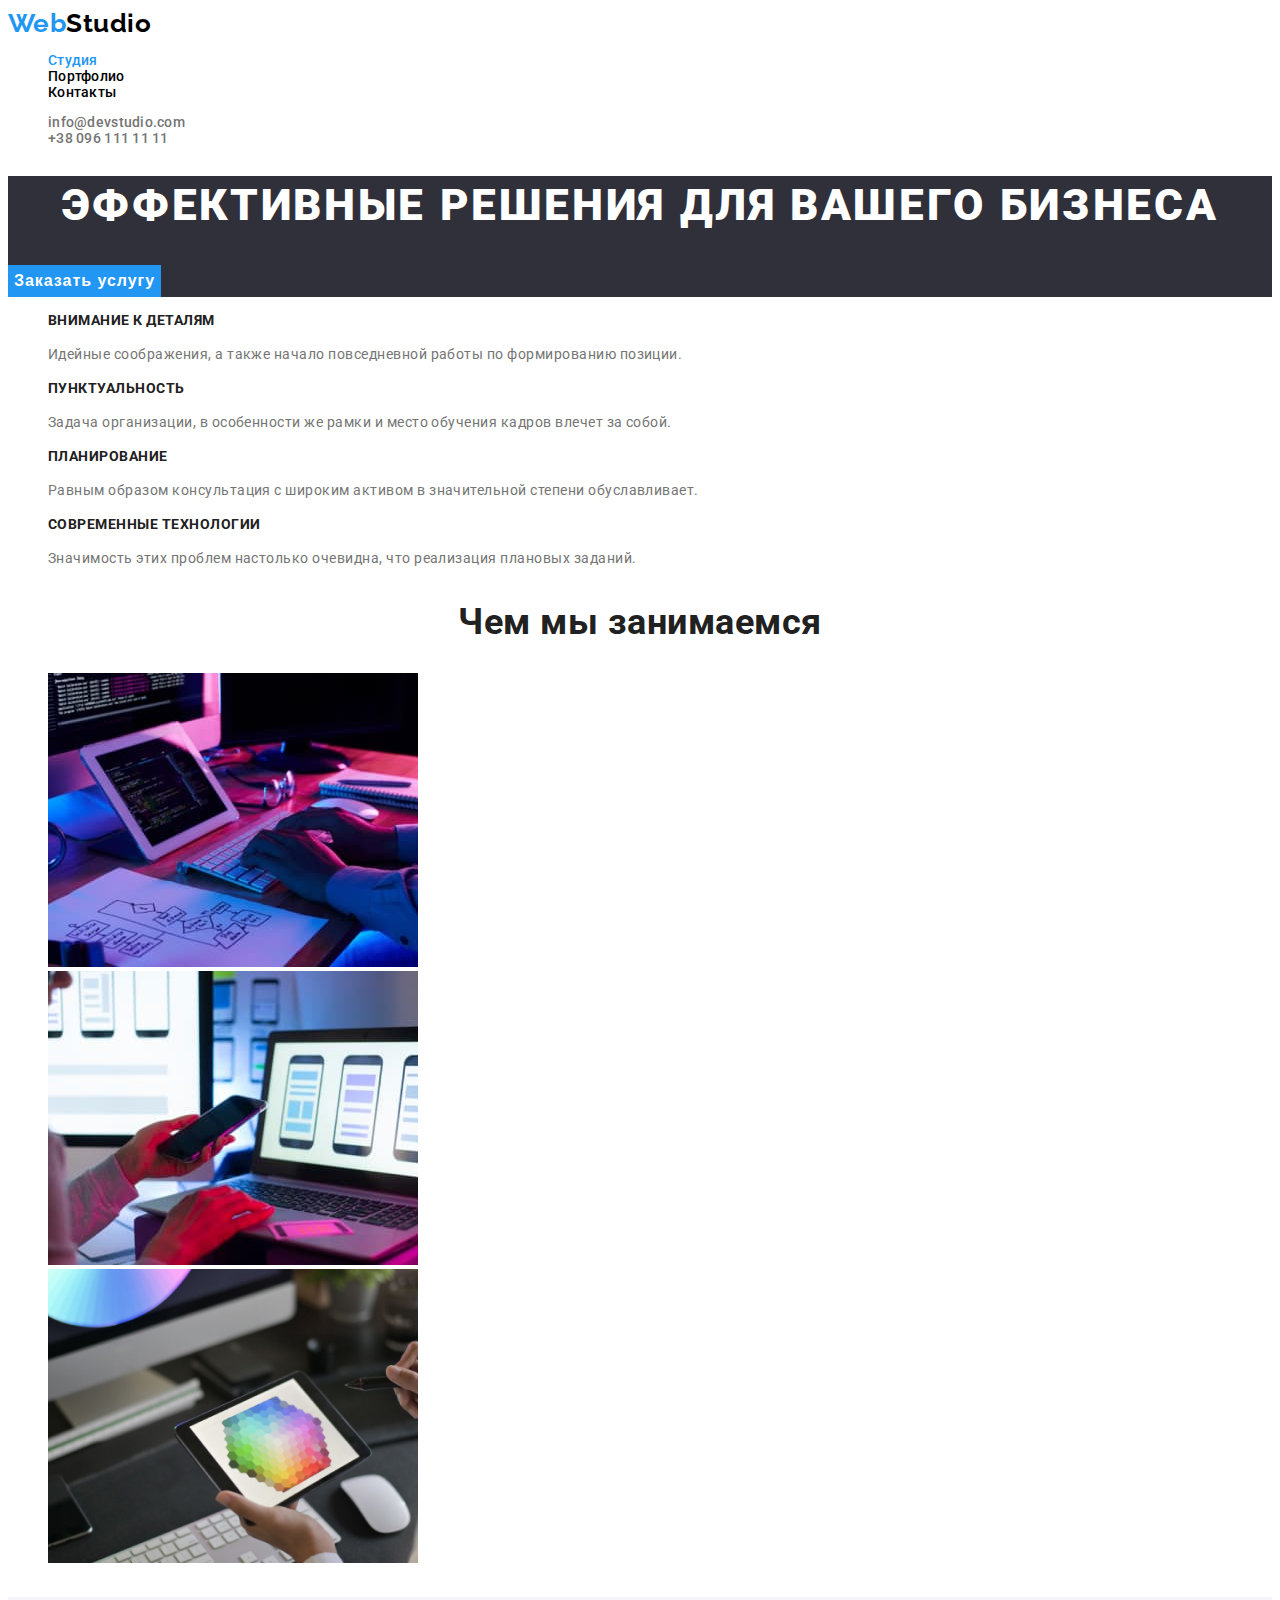
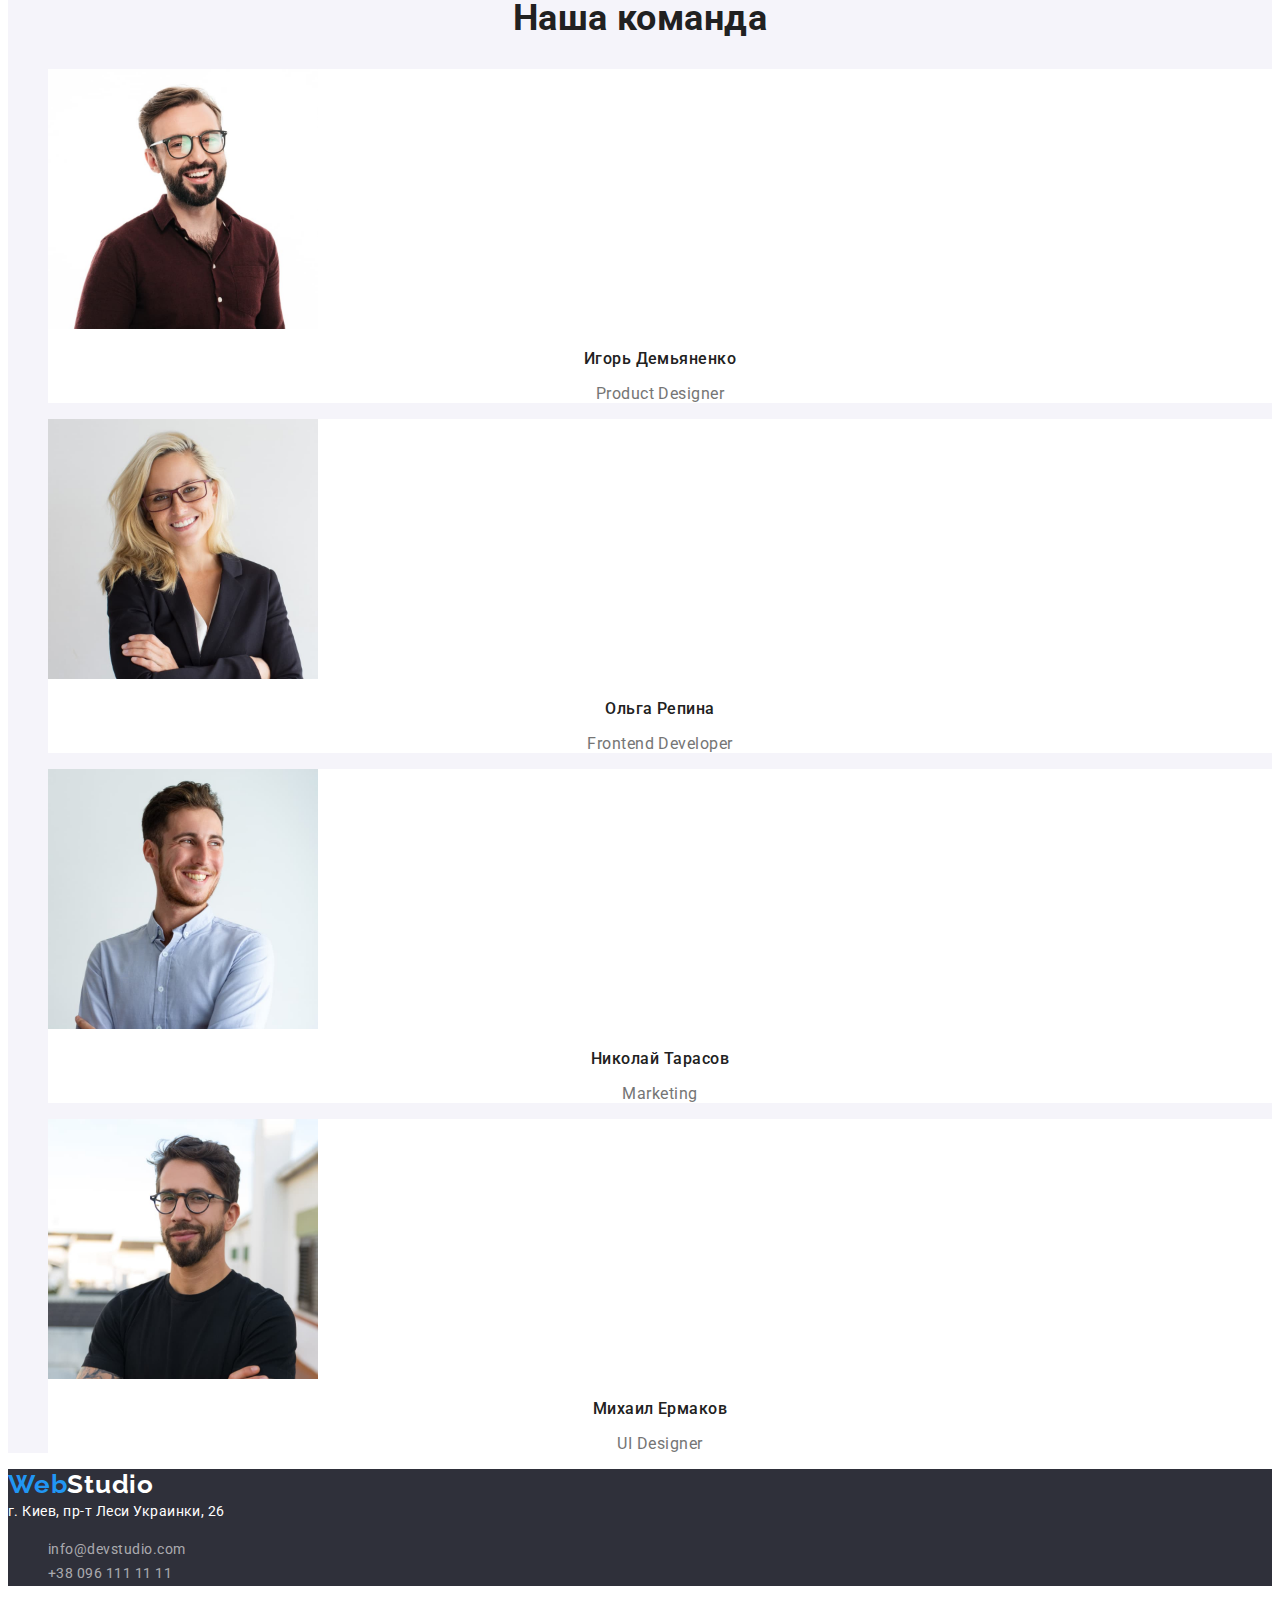
==== index.html @ fb1abfc2 "add index" ====
<!DOCTYPE html>
<html lang="en">
<head>
    <meta charset="UTF-8">
    <meta http-equiv="X-UA-Compatible" content="IE=edge">
    <meta name="viewport" content="width=device-width, initial-scale=1.0">
    <title>Document</title>
    <link rel="preconnect" href="https://fonts.googleapis.com">
    <link rel="preconnect" href="https://fonts.gstatic.com" crossorigin>
    <link href="https://fonts.googleapis.com/css2?family=Raleway:wght@700&family=Roboto:wght@400;500;700;900&display=swap"
        rel="stylesheet">
    <link rel="stylesheet" href="./css/styles.css"/>
    <style>
        li {
            list-style-type: none;
        }
    </style></head>
<body>
    <!--Шапка-->
<header>
 <nav>
    <a href="./index.html" class="logo"> <span class="Web">Web</span>Studio </a>
    <ul class="list">
        <li> <a href="./index.html" class="current">Студия</a></li>
        <li> <a href="./portfolio.html">Портфолио</a></li>
        <li> <a href="">Контакты</a></li>
    </ul>
    </nav>
        <ul class="contact-list">
       <li> <a href="mailto:info@devstudio.com" class="contacts">info@devstudio.com</a></li>
        <li> <a href="tel:+380961111111" class="contacts">+38 096 111 11 11</a></li>
        </ul>
</header>

<!--КОНТЕНТ-->
<main>
    <!--Кнопка-->
    <section class="first">
        <h1 class="h1-first">Эффективные решения для вашего бизнеса</h1>
         <button type="button" class="button-first">Заказать услугу</button>
    </section>
    
<!-- Особенности -->
<section>
    <h2 class="h2-hide">Особенности</h2> 
    <ul class="feature-list">
        <li>
            <h3 class="title">Внимание к деталям</h3>
            <p class="text">Идейные соображения, а также начало повседневной работы по формированию позиции.</p></li>
        <li>
            <h3 class="title">Пунктуальность</h3>
            <p class="text">Задача организации, в особенности же рамки и место обучения кадров влечет за собой.</p></li>
        <li>
            <h3 class="title">Планирование</h3>
            <p class="text">Равным образом консультация с широким активом в значительной степени обуславливает.</p>
            </li>
        <li>
            <h3 class="title">Современные технологии</h3>
            <p class="text">Значимость этих проблем настолько очевидна, что реализация плановых заданий.</p>
        </li>
    </ul>
</section>

<!--Чем занимаемся-->
<section>
    <h2 class="section-title">Чем мы занимаемся</h2>
    <ul class="work-list">
        <li>
            <img src="./images/img1.jpg" alt="планшет_и_клавиатура" width="370" />
        </li>
        <li> <img src="./images/box2.jpg" alt="ноутбук_и_смартфон" width="370">
        </li>
        <li>
            <img src="./images/box3.jpg" alt=" планшет_с_рисунком" width="370">
        </li>
    </ul>
</section>

<!--Команда-->
<section class="our-team">
    <h2 class="section-title">Наша команда</h2>
    <ul class="team-list">
        <li>
            <img src="./images/img-3.jpg" alt="Игорь" width="270">
            <h3 class="name">Игорь Демьяненко</h3>
            <p class="job-title">Product Designer</p>
        </li>
        <li> <img src="./images/img-2.jpg" alt="Ольга" width="270">
            <h3 class="name">Ольга Репина</h3>
            <p class="job-title">Frontend Developer</p>
        </li>
        <li>
            <img src="./images/img-1.jpg" alt="Николай" width="270">
            <h3 class="name">Николай Тарасов</h3>
            <p class="job-title">Marketing</p>
        </li>
        <li> <img src="./images/img.jpg" alt="Михаил" width="270">
        <h3 class="name">Михаил Ермаков</h3>
        <p class="job-title">UI Designer</p>
    </li>
    </ul>
</section>
</main>

<footer class="footer">
    <a href="./index.html" class="logo-footer"> <span class="Web">Web</span>Studio </a>
    <address class="address">г. Киев, пр-т Леси Украинки, 26
       
    <ul class="address-list">
        <li> <a href="mailto:info@devstudio.com" class="link">info@devstudio.com</a></li>
        <li> <a href="tel:+380961111111" class="link">+38 096 111 11 11</a></li>
      </ul>
    </address>

    </footer>
    
</body>

</html>
---- css/styles.css ----
:root { 
    --colorPrimary: #212121;
    --colorSecondary: #2196F3;
    --colorTertiary: #757575;
    --colorLogoPrimary: #000000;
    --colorHero: #ffffff;
    --ColorFooterLink: rgba(255, 255, 255, 0.6);

    --bgColorPrimary: #FFFFFF;
    --bgColorSecondary:#2F303A;
    --bgcolorTertiary: #E5E5E5;
    --bgcolorquaternary: #F5F4FA;

    --btncolorPrimary:#FFFFFF;
    --btnbgColor:#2196F3;
    --btnbgColorHov: #188CE8;
}

body {
    font-family:'Roboto', sans-serif;
    color:var(--colorPrimary);
    background-color:var(--bgColorPrimary);
    letter-spacing: 0.03em;
}

.logo {
    color:var(--colorLogoPrimary);
    text-decoration: none;
    font-family: 'Raleway';
    font-style: normal;
    font-weight: 700;
    font-size: 26px;
    line-height: 1.19;
}
.Web { color: var(--colorSecondary);
}
 /* Шапка */

 .list, 
 .contact-list {font-weight: 500;
    font-size: 14px;
    line-height: 1.14;
    letter-spacing: 0.02em;}

    .list a{color: var(--colorLogoPrimary);
        text-decoration: none;
    }
        .list a:hover,
        .list a:focus {
            color: var(--colorSecondary);
        }
    
        .list .current{
            color: var(--colorSecondary);
        }
/* Контактные адреса */
.contacts {color: var(--colorTertiary);
    text-decoration: none;
}

.contacts:hover,
.contacts:focus {color:var(--colorSecondary) 
} 

/* Контент */

.first{background-color: var(--bgColorSecondary)
}
.h1-first{color: var(--colorHero);
    font-weight: 900;
    font-size: 44px;
    line-height: 1.36;
    text-align: center;
    letter-spacing: 0.06em;
    text-transform: uppercase;
}

.button-first  {color: var(--btncolorPrimary);
    background-color: var(--btnbgColor);
    border: none;
        font-weight: 700;
        font-size: 16px;
        line-height: 1.87;
        text-align: center;
        letter-spacing: 0.06em;
        cursor: pointer;
}

.button-first:hover,
.button-first:focus {background-color:var(--btnbgColorHov)}


/* < !-- Особенности --> */
.h2-hide {
    display: none;
}

.feature-list .text {
    color: var(--colorTertiary);
    font-size: 14px;
    line-height: 1.71;
}
/* < !--Чем занимаемся--> */
.title {
    font-weight: 700;
    font-size: 14px;
    line-height: 1.14;
    text-transform: uppercase;
}

.section-title {font-weight: 700;
    font-size: 36px;
    line-height: 1.17;
    text-align: center;
 }

 /* < !--Команда--> */

 .our-team{
     background-color: var(--bgcolorquaternary);
 }
 .team-list .job-title{color: var(--colorTertiary);
        font-size: 16px;
        line-height: 1.19;
        text-align: center;
 }
 .team-list li {
     background-color: var(--bgColorPrimary);
 }

 .name{ 
     font-weight: 500;
    font-size: 16px;
    line-height: 1.19;
    text-align: center;
}

/* Footer */

.footer{color: var(--colorHero);
    background-color: var(--bgColorSecondary);
   }
   .logo-footer{
    color: var(--colorHero);
    text-decoration: none;
    font-family: 'Raleway';
    font-weight: 700;
    font-size: 26px;
    line-height: 1.19;
   letter-spacing: 0.03em;
   }

   .footer .link{ color: var(--ColorFooterLink);
   text-decoration: none;
}

.footer .link:hover,
.footer .link:focus {
    color: var(--colorSecondary);
    text-decoration: none;}

.address {
    font-style: normal;
    font-size: 14px;
    line-height: 1.71;
}

    



/* Портфолио */

.h1-hide {display: none;}

.button-categories{background-color: var(--bgcolorquaternary);
    border: none;
    font-weight: 500;
    font-size: 16px;
    line-height: 1.62;
    text-align: center;
    letter-spacing: 0.03em;
    cursor: pointer;
}

.button-categories:hover,
.button-categories:focus {
    color:var(--colorHero);
    background-color: var(--btnbgColor);
    }

    /* < !-- Портфолио Проэктов --> */
    .button-categories{font-family: inherit;}
    
    .projects-title{color: var(--colorPrimary);
        font-weight: 700;
        font-size: 18px;
        line-height: 2;
        letter-spacing: 0.06em;
    }

    .projects-info{ color: var(--colorTertiary);
        font-weight: 400;
        font-size: 16px;
        line-height: 1.88;
        letter-spacing: 0.03em;
    }

        .list-projects a {
            text-decoration: none;
        }
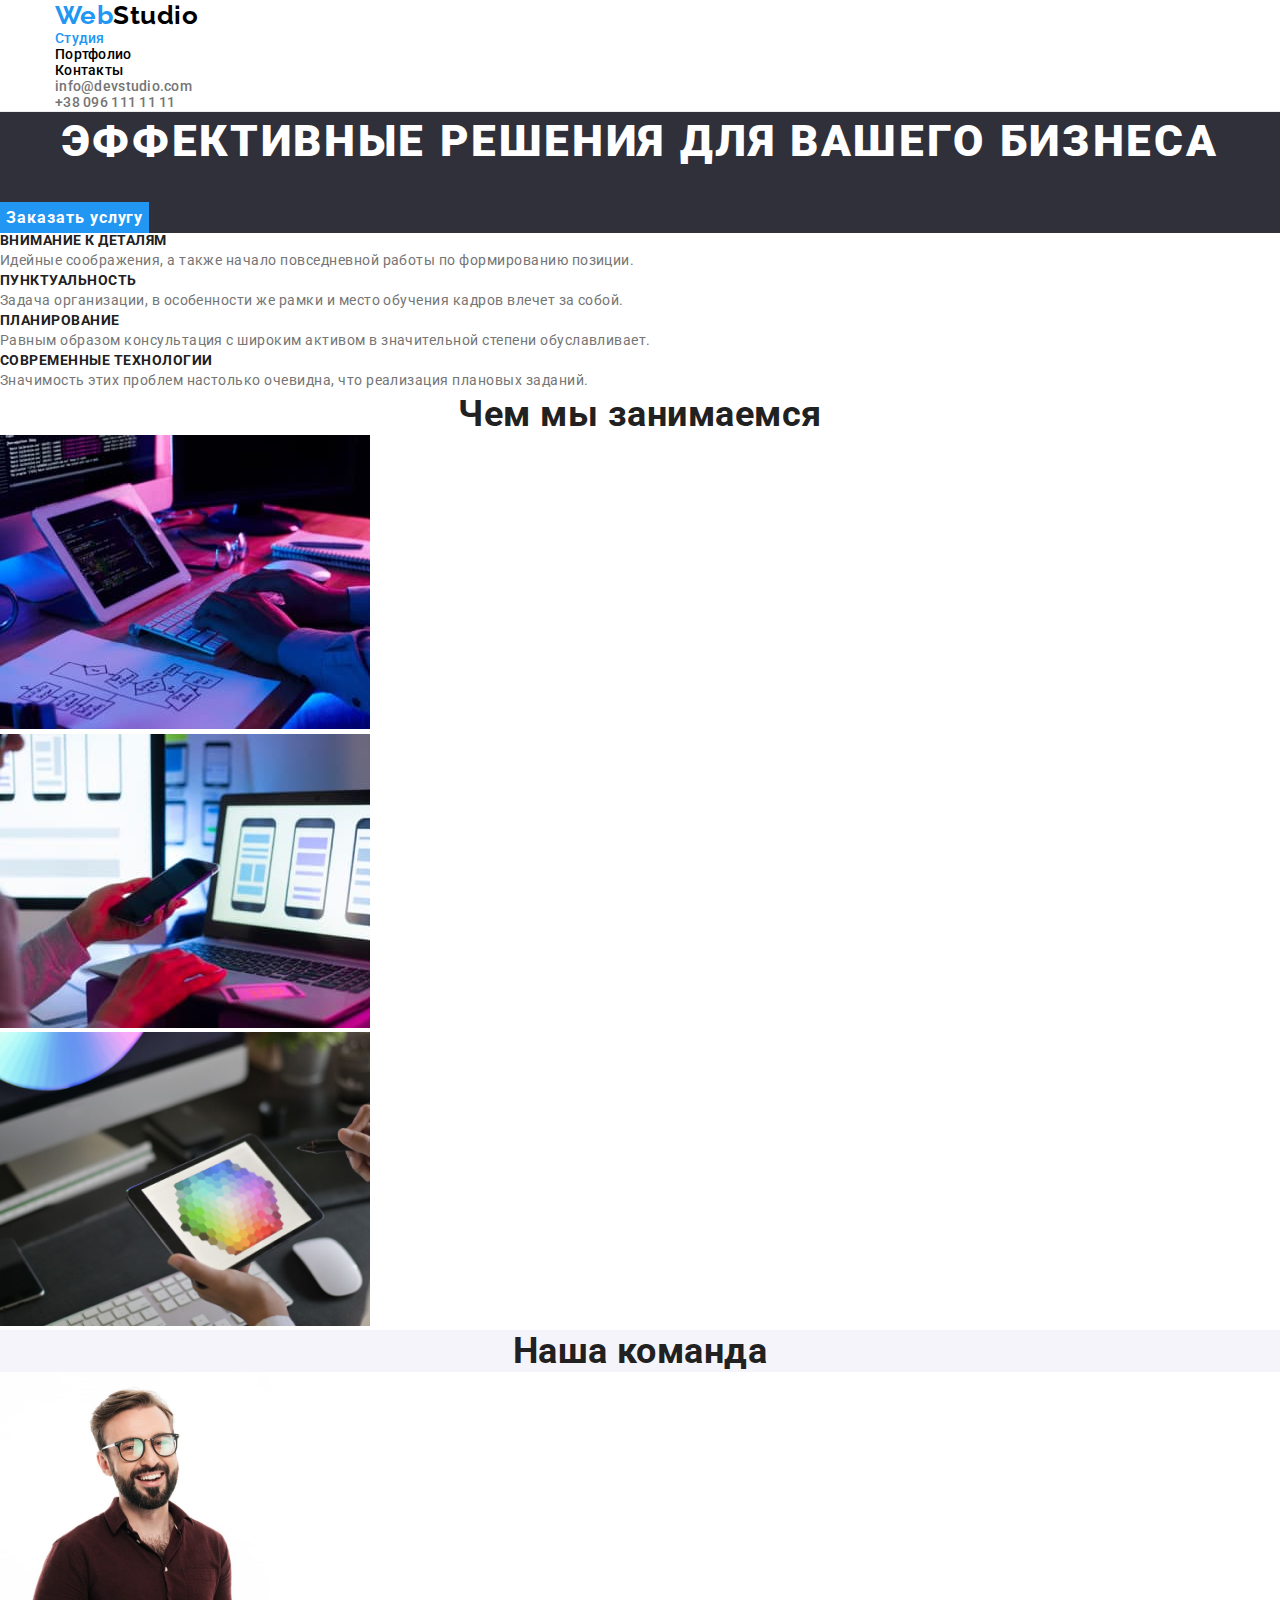
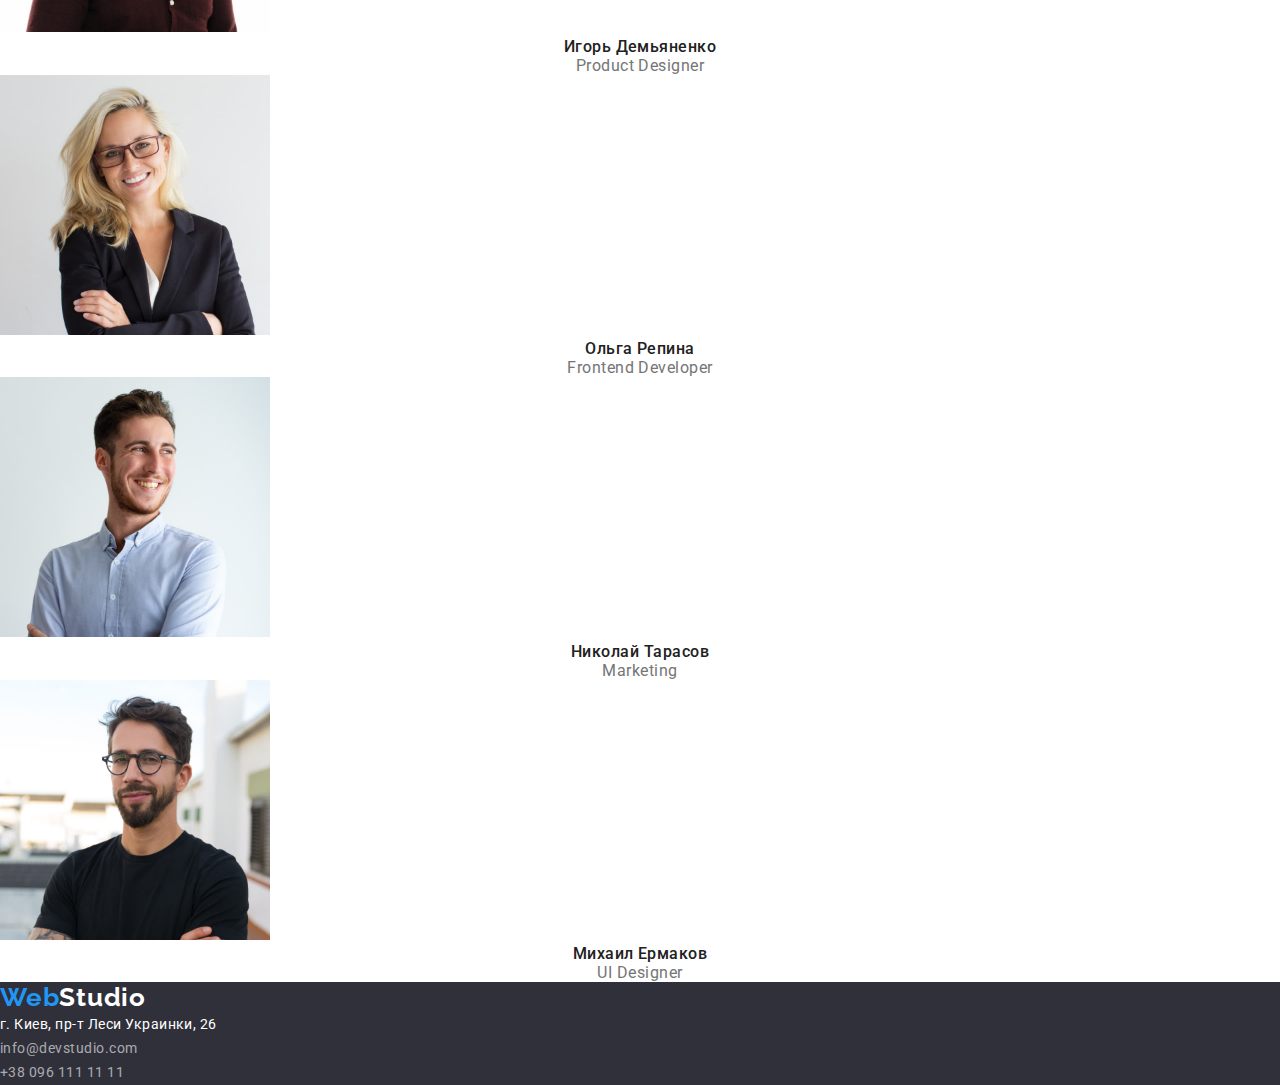
==== commit 74bd3eb5: "Начал оформление дз3" ====
--- a/index.html
+++ b/index.html
@@ -9,7 +9,8 @@
     <link rel="preconnect" href="https://fonts.gstatic.com" crossorigin>
     <link href="https://fonts.googleapis.com/css2?family=Raleway:wght@700&family=Roboto:wght@400;500;700;900&display=swap"
         rel="stylesheet">
-    <link rel="stylesheet" href="./css/styles.css"/>
+   <link rel="stylesheet" href="https://cdnjs.cloudflare.com/ajax/libs/modern-normalize/1.1.0/modern-normalize.min.css"/>
+   <link rel="stylesheet" href="./css/styles.css"/>
     <style>
         li {
             list-style-type: none;
@@ -17,8 +18,9 @@
     </style></head>
 <body>
     <!--Шапка-->
-<header>
- <nav>
+<header class="header">
+    <div class="container">
+ <nav class="header-nav">
     <a href="./index.html" class="logo"> <span class="Web">Web</span>Studio </a>
     <ul class="list">
         <li> <a href="./index.html" class="current">Студия</a></li>
@@ -30,6 +32,7 @@
        <li> <a href="mailto:info@devstudio.com" class="contacts">info@devstudio.com</a></li>
         <li> <a href="tel:+380961111111" class="contacts">+38 096 111 11 11</a></li>
         </ul>
+        </div>
 </header>
 
 <!--КОНТЕНТ-->
--- a/css/styles.css
+++ b/css/styles.css
@@ -23,6 +23,21 @@
     letter-spacing: 0.03em;
 }
 
+h1,
+h2,
+h3,
+p,
+ul {
+    margin: 0;
+    padding: 0;
+}
+
+.container{ width: 1200px;
+    margin-left: auto;
+    margin-right: auto;
+    padding-left: 15px;
+    padding-right: 15px;}
+
 .logo {
     color:var(--colorLogoPrimary);
     text-decoration: none;
@@ -35,6 +50,11 @@
 .Web { color: var(--colorSecondary);
 }
  /* Шапка */
+
+ .header {
+     border-bottom: 1px solid #ececec;}
+
+
 
  .list, 
  .contact-list {font-weight: 500;
@@ -73,18 +93,24 @@
     text-align: center;
     letter-spacing: 0.06em;
     text-transform: uppercase;
+    margin-bottom: 30px;
 }
 
 .button-first  {color: var(--btncolorPrimary);
     background-color: var(--btnbgColor);
     border: none;
-        font-weight: 700;
-        font-size: 16px;
-        line-height: 1.87;
-        text-align: center;
-        letter-spacing: 0.06em;
-        cursor: pointer;
-}
+    font-weight: 700;
+    font-size: 16px;
+    line-height: 1.87;
+    display: flex;
+    align-items: center;
+    text-align: center;
+    letter-spacing: 0.06em;
+    cursor: pointer;
+    }
+        
+
+        
 
 .button-first:hover,
 .button-first:focus {background-color:var(--btnbgColorHov)}
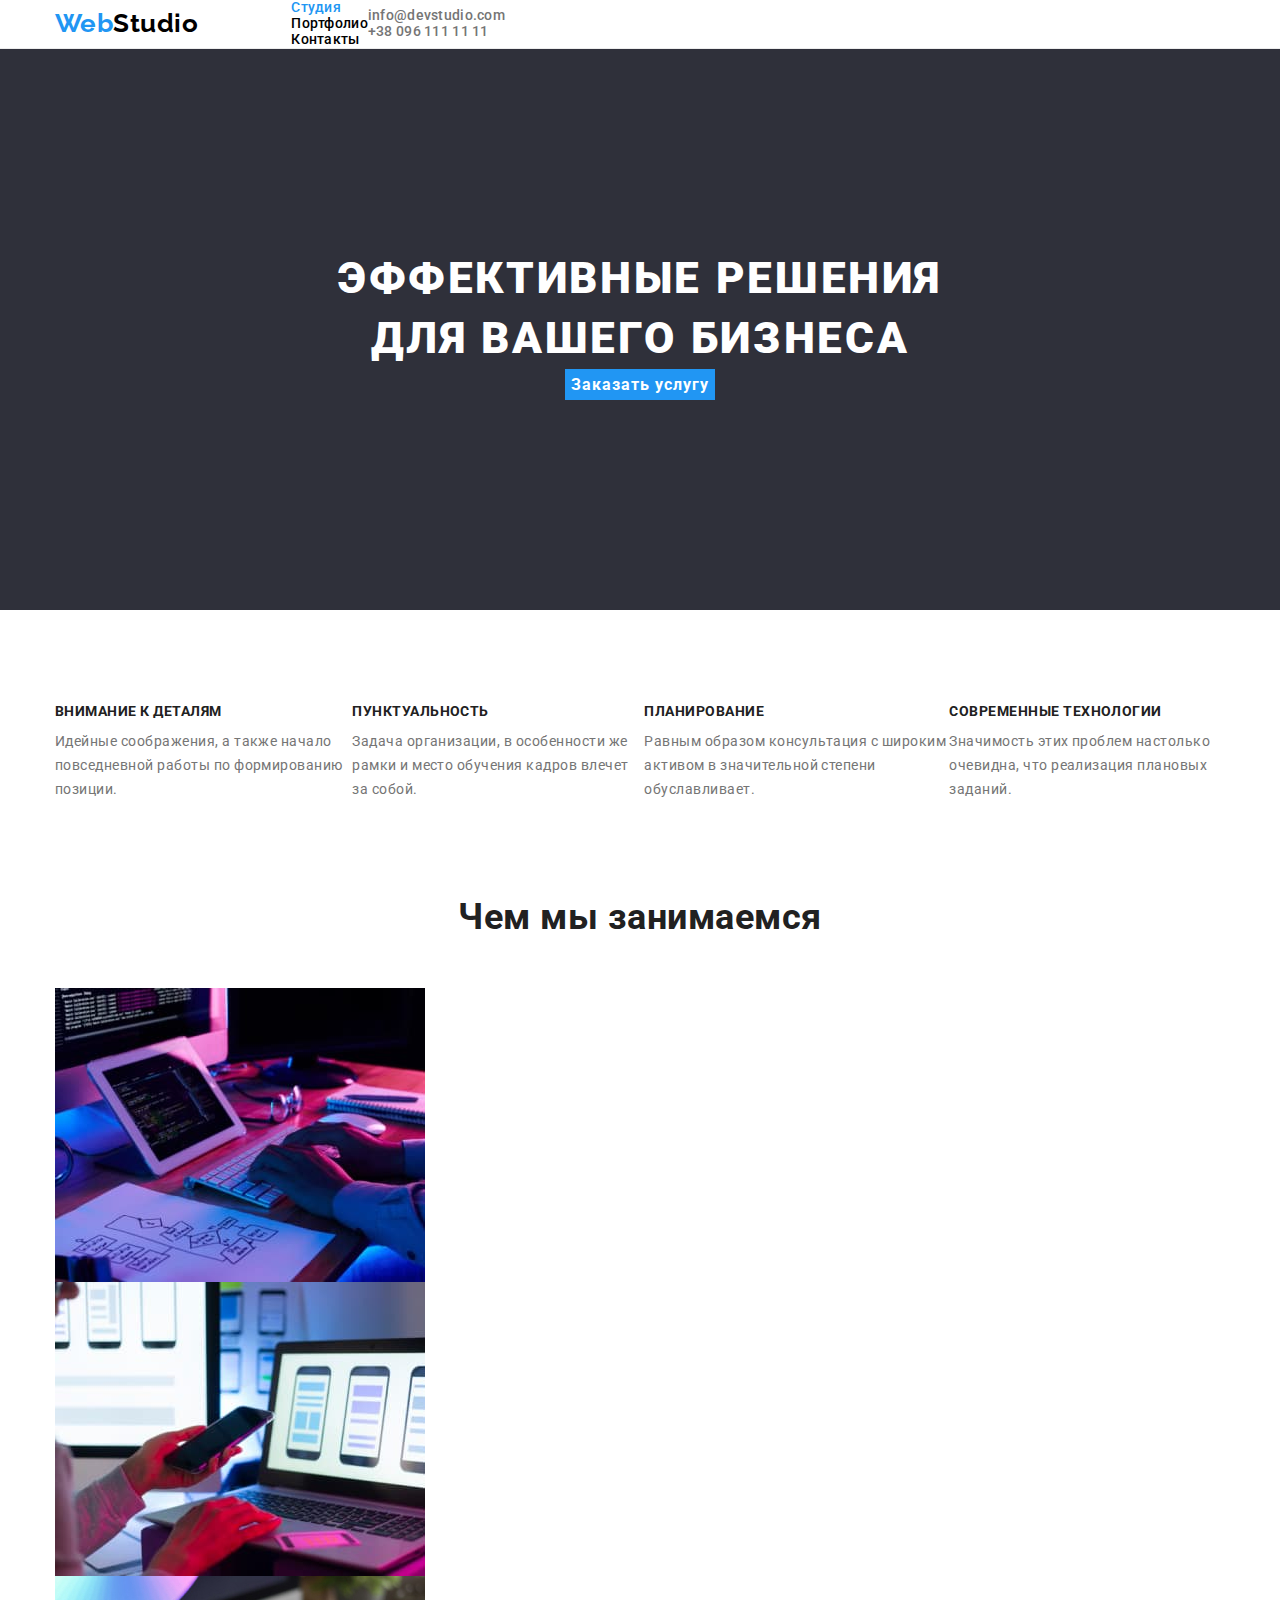
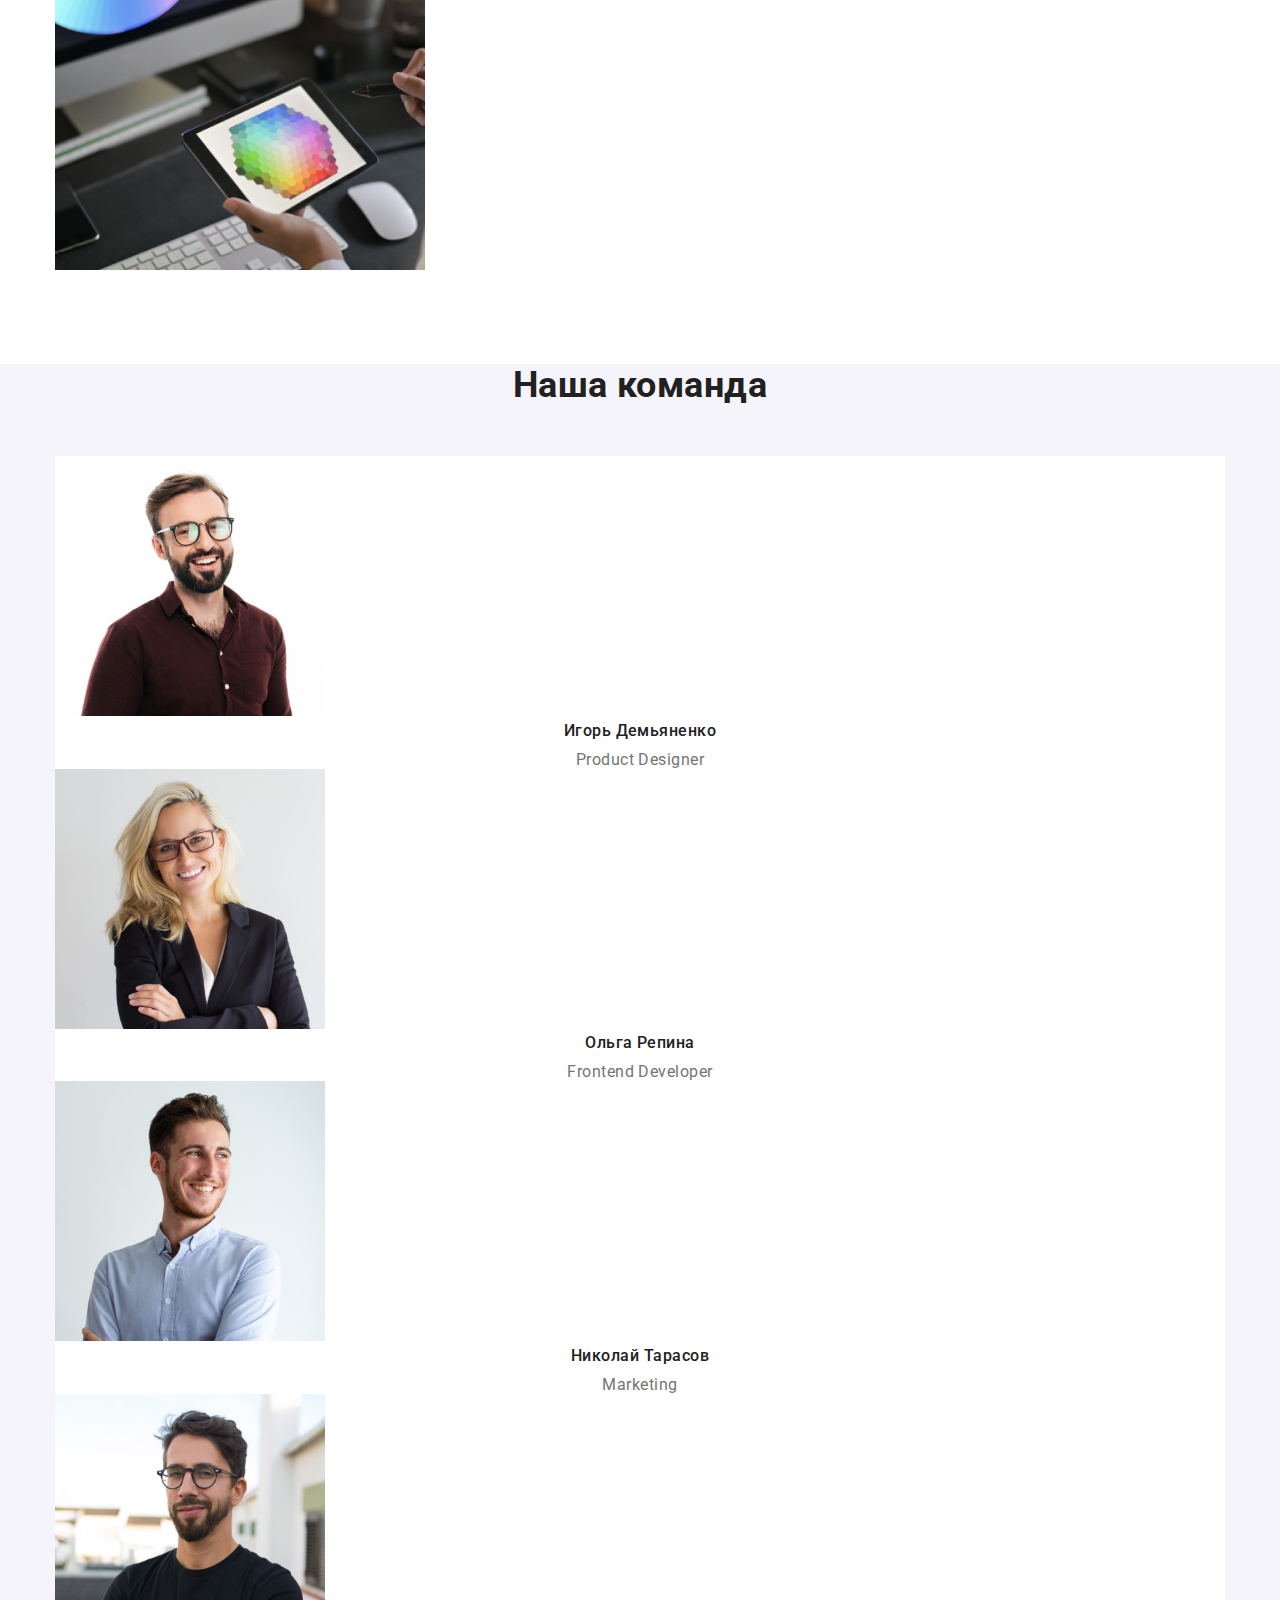
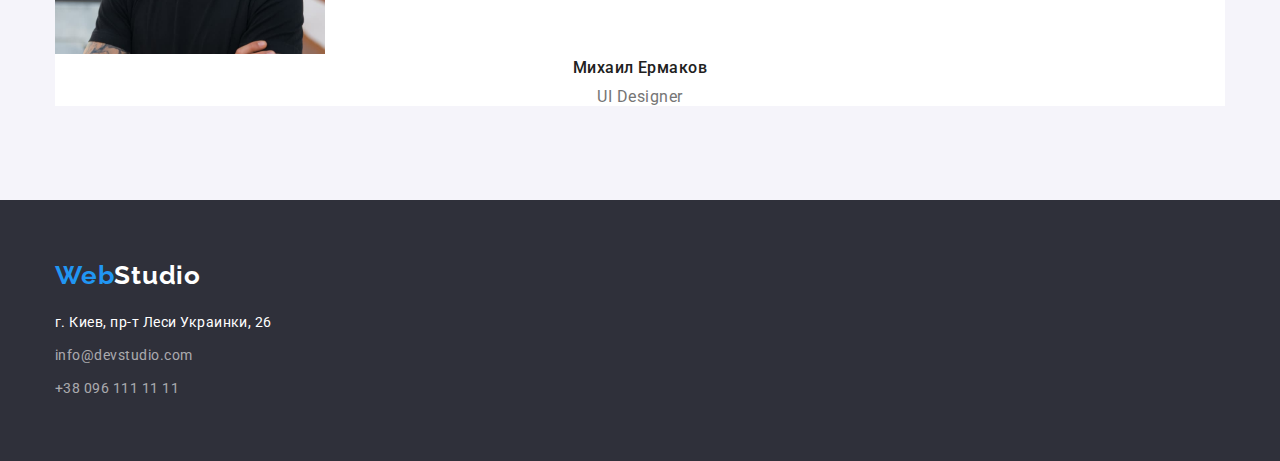
==== commit 72f6e8e2: "add blocks" ====
--- a/index.html
+++ b/index.html
@@ -19,9 +19,9 @@
 <body>
     <!--Шапка-->
 <header class="header">
-    <div class="container">
- <nav class="header-nav">
-    <a href="./index.html" class="logo"> <span class="Web">Web</span>Studio </a>
+    <div class="container div-header">
+        <a href="./index.html" class="logo"> <span class="Web">Web</span>Studio </a>
+    <nav class="header-nav">
     <ul class="list">
         <li> <a href="./index.html" class="current">Студия</a></li>
         <li> <a href="./portfolio.html">Портфолио</a></li>
@@ -39,12 +39,15 @@
 <main>
     <!--Кнопка-->
     <section class="first">
+        <div class="container">
         <h1 class="h1-first">Эффективные решения для вашего бизнеса</h1>
          <button type="button" class="button-first">Заказать услугу</button>
+        </div>
     </section>
     
 <!-- Особенности -->
-<section>
+<section class="section">
+    <div class="container">
     <h2 class="h2-hide">Особенности</h2> 
     <ul class="feature-list">
         <li>
@@ -62,10 +65,12 @@
             <p class="text">Значимость этих проблем настолько очевидна, что реализация плановых заданий.</p>
         </li>
     </ul>
+    </div>
 </section>
 
 <!--Чем занимаемся-->
-<section>
+<section class="section work">
+    <div class="container">
     <h2 class="section-title">Чем мы занимаемся</h2>
     <ul class="work-list">
         <li>
@@ -77,10 +82,12 @@
             <img src="./images/box3.jpg" alt=" планшет_с_рисунком" width="370">
         </li>
     </ul>
+    </div>
 </section>
 
 <!--Команда-->
-<section class="our-team">
+<section class="our-team section">
+    <div class="container">
     <h2 class="section-title">Наша команда</h2>
     <ul class="team-list">
         <li>
@@ -102,18 +109,21 @@
         <p class="job-title">UI Designer</p>
     </li>
     </ul>
+    </div>
 </section>
 </main>
 
 <footer class="footer">
+    <div class="container">
     <a href="./index.html" class="logo-footer"> <span class="Web">Web</span>Studio </a>
-    <address class="address">г. Киев, пр-т Леси Украинки, 26
+    <address class="address"><p>г. Киев, пр-т Леси Украинки, 26</p>
        
-    <ul class="address-list">
+    <ul class="ul-list">
         <li> <a href="mailto:info@devstudio.com" class="link">info@devstudio.com</a></li>
         <li> <a href="tel:+380961111111" class="link">+38 096 111 11 11</a></li>
       </ul>
     </address>
+    </div>
 
     </footer>
     
--- a/css/styles.css
+++ b/css/styles.css
@@ -38,6 +38,10 @@
     padding-left: 15px;
     padding-right: 15px;}
 
+.section {
+    padding-top: 94px;
+    padding-bottom: 94px;}
+
 .logo {
     color:var(--colorLogoPrimary);
     text-decoration: none;
@@ -50,30 +54,36 @@
 .Web { color: var(--colorSecondary);
 }
  /* Шапка */
+.header-nav {
+    margin-left: 93px;}
+
+.div-header {
+    display: flex;
+    align-items: center;}
 
  .header {
      border-bottom: 1px solid #ececec;}
 
-
-
  .list, 
  .contact-list {font-weight: 500;
     font-size: 14px;
     line-height: 1.14;
     letter-spacing: 0.02em;}
 
-    .list a{color: var(--colorLogoPrimary);
+.list a {color: var(--colorLogoPrimary);
         text-decoration: none;
     }
-        .list a:hover,
-        .list a:focus {
+        
+.list a:hover,
+.list a:focus {
             color: var(--colorSecondary);
         }
     
-        .list .current{
+.list .current{
             color: var(--colorSecondary);
         }
-/* Контактные адреса */
+
+        /* Контактные адреса */
 .contacts {color: var(--colorTertiary);
     text-decoration: none;
 }
@@ -84,9 +94,14 @@
 
 /* Контент */
 
-.first{background-color: var(--bgColorSecondary)
-}
-.h1-first{color: var(--colorHero);
+.first {background-color: var(--bgColorSecondary);
+    padding-top: 200px;
+    text-align: center;
+    max-width: 1600px;
+    margin: auto auto;
+
+}
+.h1-first {color: var(--colorHero);
     font-weight: 900;
     font-size: 44px;
     line-height: 1.36;
@@ -94,6 +109,8 @@
     letter-spacing: 0.06em;
     text-transform: uppercase;
     margin-bottom: 30px;
+    max-width: 696px;
+    margin: auto;
 }
 
 .button-first  {color: var(--btncolorPrimary);
@@ -102,14 +119,11 @@
     font-weight: 700;
     font-size: 16px;
     line-height: 1.87;
-    display: flex;
-    align-items: center;
     text-align: center;
     letter-spacing: 0.06em;
     cursor: pointer;
-    }
-        
-
+    margin-bottom: 210px;
+    }
         
 
 .button-first:hover,
@@ -118,32 +132,57 @@
 
 /* < !-- Особенности --> */
 .h2-hide {
-    display: none;
+    position: absolute;
+    width: 1px;
+    height: 1px;
+    margin: -1px;
+    border: 0;
+    padding: 0;
+
+    white-space: nowrap;
+    clip-path: inset(100%);
+    clip: rect(0 0 0 0);
+    overflow: hidden;
 }
 
 .feature-list .text {
     color: var(--colorTertiary);
     font-size: 14px;
     line-height: 1.71;
-}
-/* < !--Чем занимаемся--> */
+    text-align: left;
+}
+.feature-list{display: flex; justify-content: space-evenly;}
+
 .title {
     font-weight: 700;
     font-size: 14px;
     line-height: 1.14;
     text-transform: uppercase;
+    margin-bottom: 10px;}
+
+/* < !--Чем занимаемся--> */
+
+.work {
+    padding-top: 0px;
 }
 
 .section-title {font-weight: 700;
     font-size: 36px;
     line-height: 1.17;
     text-align: center;
- }
-
- /* < !--Команда--> */
+    margin-bottom: 50px;
+}
+
+.work-list img{display: block;}
+
+
+                 /* < !--Команда--> */
 
  .our-team{
      background-color: var(--bgcolorquaternary);
+     padding-top: 0px;
+
+
  }
  .team-list .job-title{color: var(--colorTertiary);
         font-size: 16px;
@@ -159,12 +198,14 @@
     font-size: 16px;
     line-height: 1.19;
     text-align: center;
+    margin-bottom: 10px;
 }
 
 /* Footer */
 
 .footer{color: var(--colorHero);
     background-color: var(--bgColorSecondary);
+    padding: 60px 0px;
    }
    .logo-footer{
     color: var(--colorHero);
@@ -173,7 +214,9 @@
     font-weight: 700;
     font-size: 26px;
     line-height: 1.19;
-   letter-spacing: 0.03em;
+    letter-spacing: 0.03em;
+    margin-bottom: 20px;
+    display: block;
    }
 
    .footer .link{ color: var(--ColorFooterLink);
@@ -190,6 +233,11 @@
     font-size: 14px;
     line-height: 1.71;
 }
+
+.address >p {margin-bottom:9px}
+
+.ul-list>li:not(:last-child) {
+    margin-bottom: 9px;}
 
     
 
@@ -223,6 +271,7 @@
         font-size: 18px;
         line-height: 2;
         letter-spacing: 0.06em;
+        margin-bottom: 4px;
     }
 
     .projects-info{ color: var(--colorTertiary);
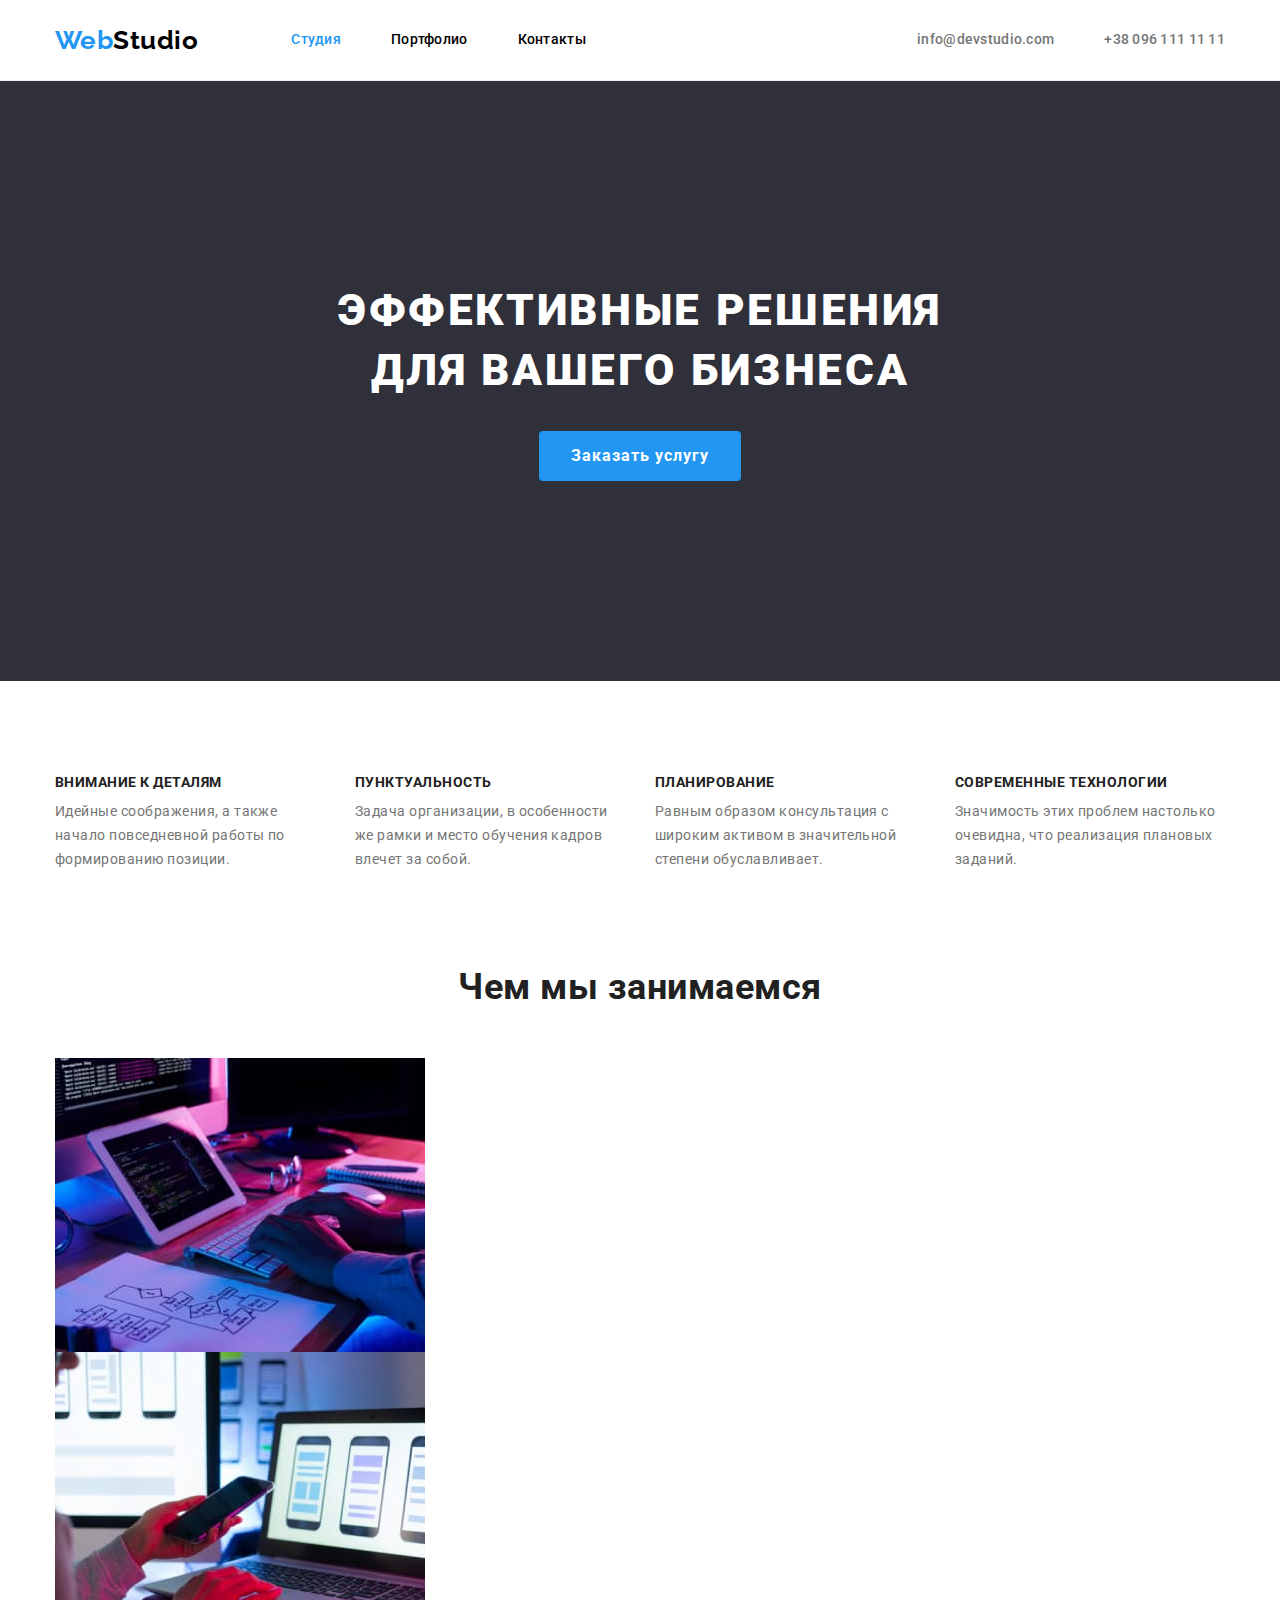
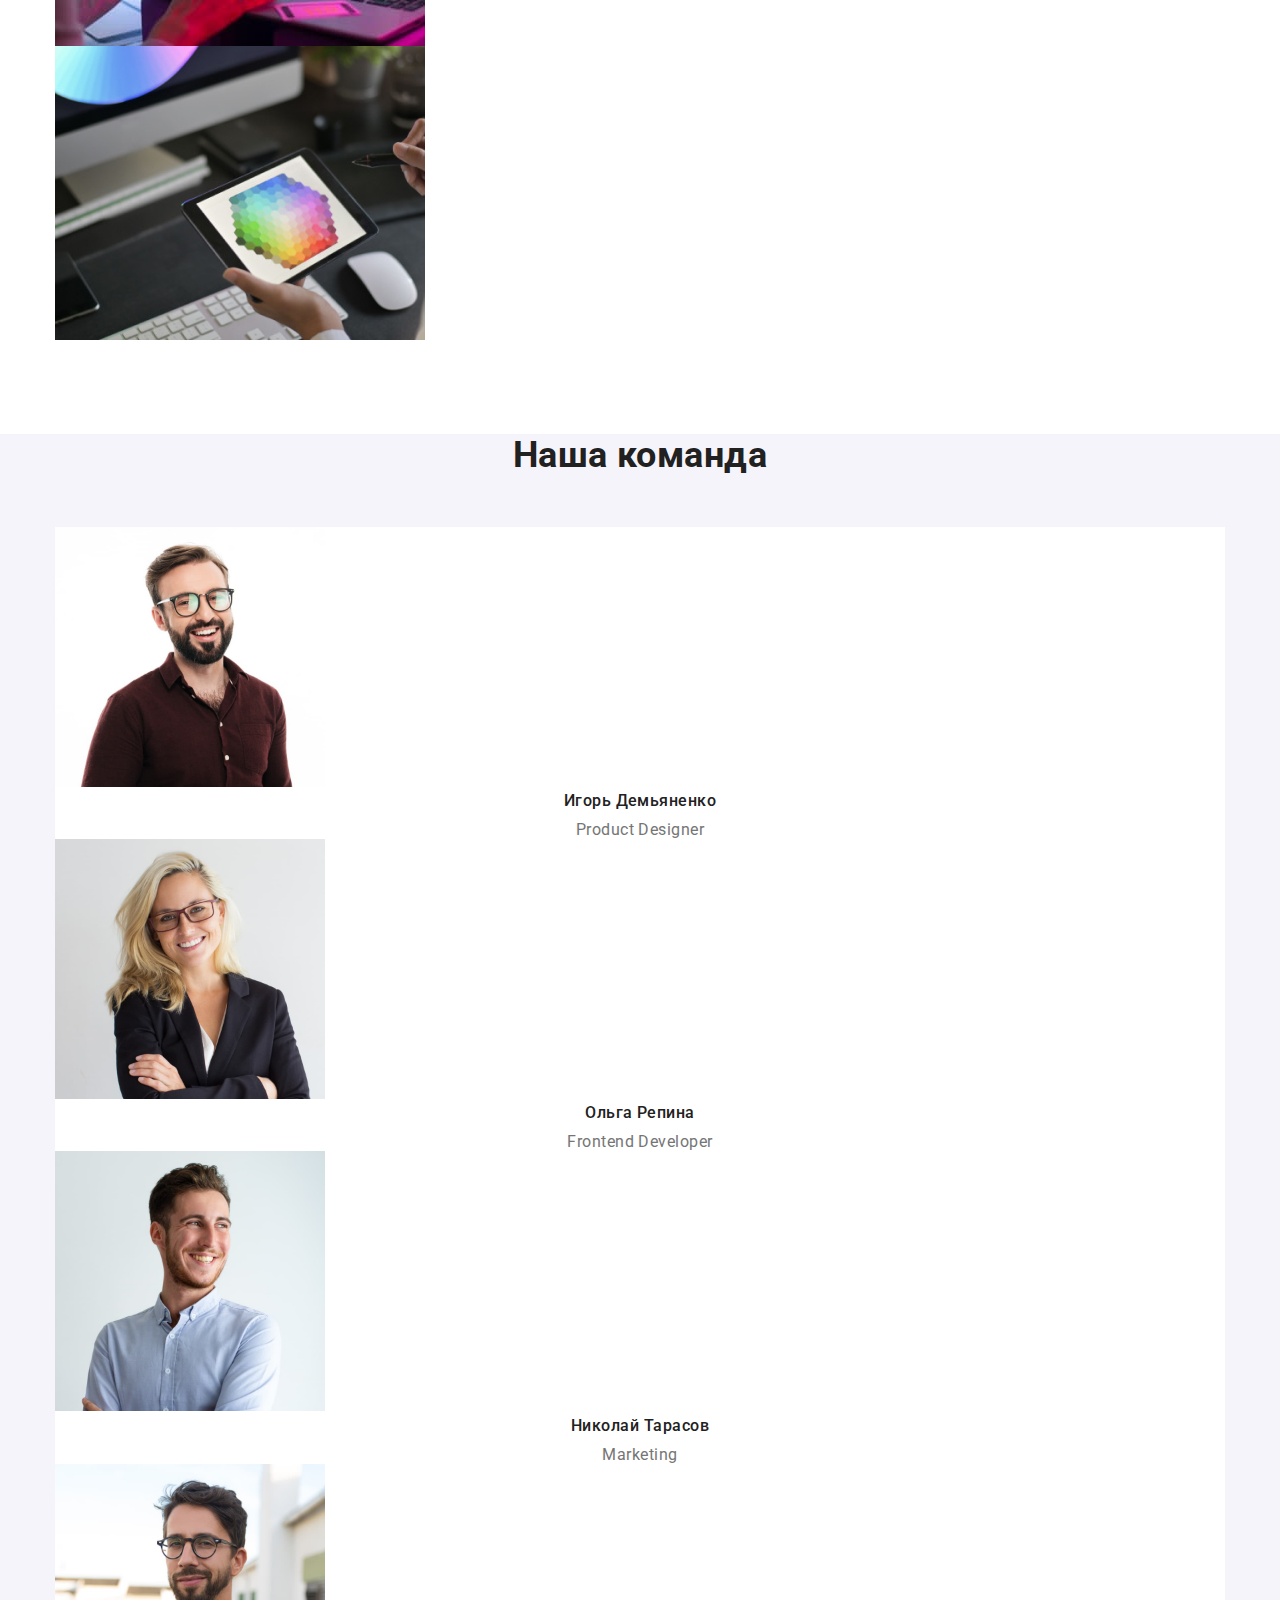
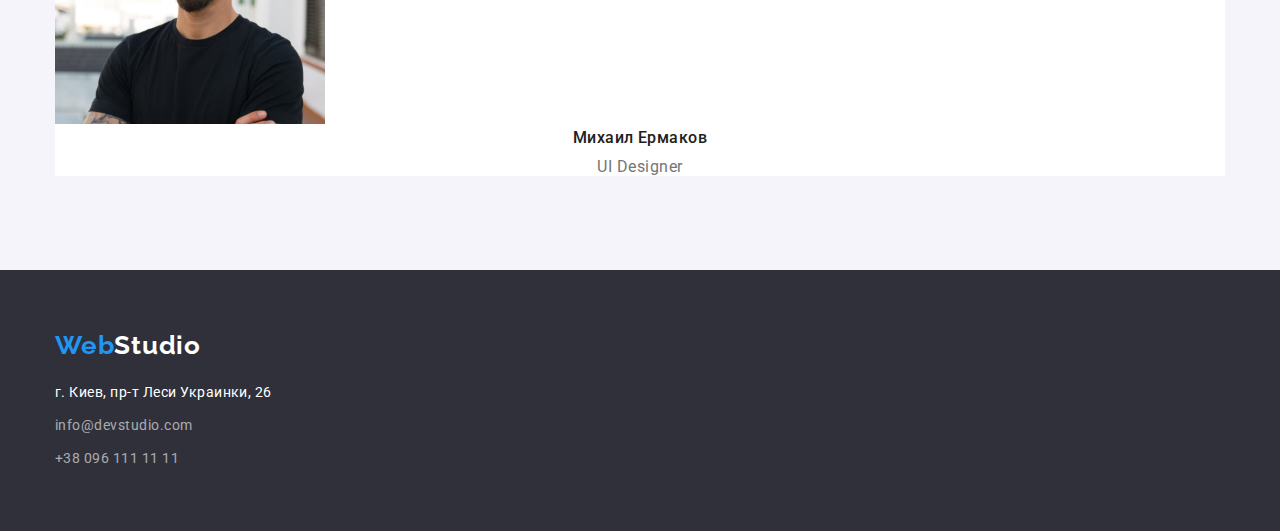
==== commit 3c55920d: "add blocks" ====
--- a/index.html
+++ b/index.html
@@ -23,13 +23,13 @@
         <a href="./index.html" class="logo"> <span class="Web">Web</span>Studio </a>
     <nav class="header-nav">
     <ul class="list">
-        <li> <a href="./index.html" class="current">Студия</a></li>
-        <li> <a href="./portfolio.html">Портфолио</a></li>
-        <li> <a href="">Контакты</a></li>
+        <li class="list-li"> <a href="./index.html" class="current">Студия</a></li>
+        <li class="list-li"> <a href="./portfolio.html">Портфолио</a></li>
+        <li class="list-li"> <a href="">Контакты</a></li>
     </ul>
     </nav>
         <ul class="contact-list">
-       <li> <a href="mailto:info@devstudio.com" class="contacts">info@devstudio.com</a></li>
+        <li> <a href="mailto:info@devstudio.com" class="contacts">info@devstudio.com</a></li>
         <li> <a href="tel:+380961111111" class="contacts">+38 096 111 11 11</a></li>
         </ul>
         </div>
--- a/css/styles.css
+++ b/css/styles.css
@@ -68,10 +68,19 @@
  .contact-list {font-weight: 500;
     font-size: 14px;
     line-height: 1.14;
-    letter-spacing: 0.02em;}
+    letter-spacing: 0.02em;
+ }
+
+.list {
+    display: flex;}
+
+.list-li:not(:last-child) {margin-right: 50px;}
+
 
 .list a {color: var(--colorLogoPrimary);
         text-decoration: none;
+        display: block;
+        padding: 32px 0;
     }
         
 .list a:hover,
@@ -84,9 +93,17 @@
         }
 
         /* Контактные адреса */
+
+.contact-list{
+     display: flex;
+     margin-left: auto;
+}
+
+
 .contacts {color: var(--colorTertiary);
     text-decoration: none;
 }
+.contact-list>li:not(:first-child) {margin-left: 50px;}
 
 .contacts:hover,
 .contacts:focus {color:var(--colorSecondary) 
@@ -97,20 +114,19 @@
 .first {background-color: var(--bgColorSecondary);
     padding-top: 200px;
     text-align: center;
-    max-width: 1600px;
     margin: auto auto;
 
 }
 .h1-first {color: var(--colorHero);
-    font-weight: 900;
-    font-size: 44px;
-    line-height: 1.36;
-    text-align: center;
-    letter-spacing: 0.06em;
-    text-transform: uppercase;
-    margin-bottom: 30px;
-    max-width: 696px;
-    margin: auto;
+        font-weight: 900;
+        font-size: 44px;
+        line-height: 1.36;
+        text-align: center;
+        letter-spacing: 0.06em;
+        text-transform: uppercase;
+        max-width: 696px;
+        margin: auto;
+        margin-bottom: 30px;
 }
 
 .button-first  {color: var(--btncolorPrimary);
@@ -122,7 +138,13 @@
     text-align: center;
     letter-spacing: 0.06em;
     cursor: pointer;
-    margin-bottom: 210px;
+    margin-bottom: 200px;
+
+    min-width: 200px;
+    padding: 10px 32px;
+
+    border-radius: 4px;
+
     }
         
 
@@ -151,7 +173,13 @@
     line-height: 1.71;
     text-align: left;
 }
-.feature-list{display: flex; justify-content: space-evenly;}
+.feature-list{ display: flex; 
+    justify-content: space-evenly;}
+
+.feature-list li {width: 270px}
+
+
+.feature-list>li:not(:first-child){margin-left: 30px;}
 
 .title {
     font-weight: 700;
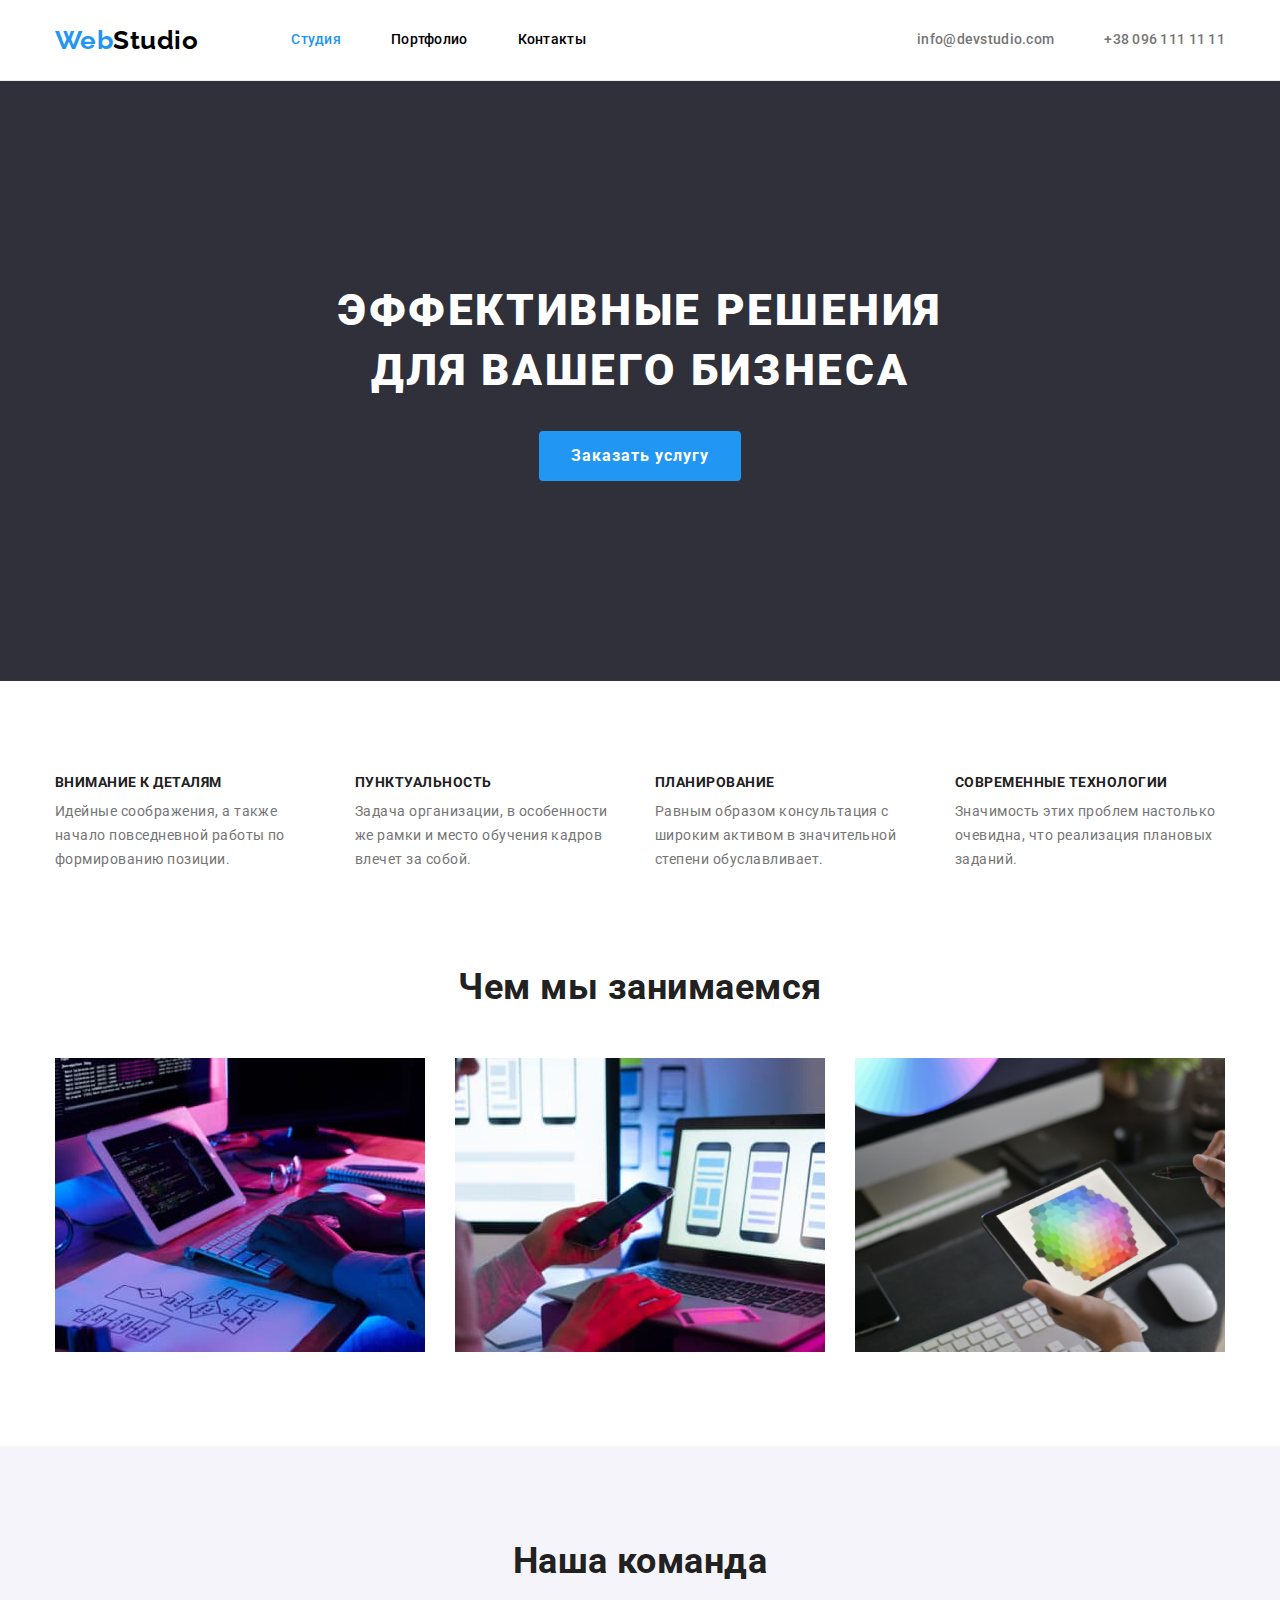
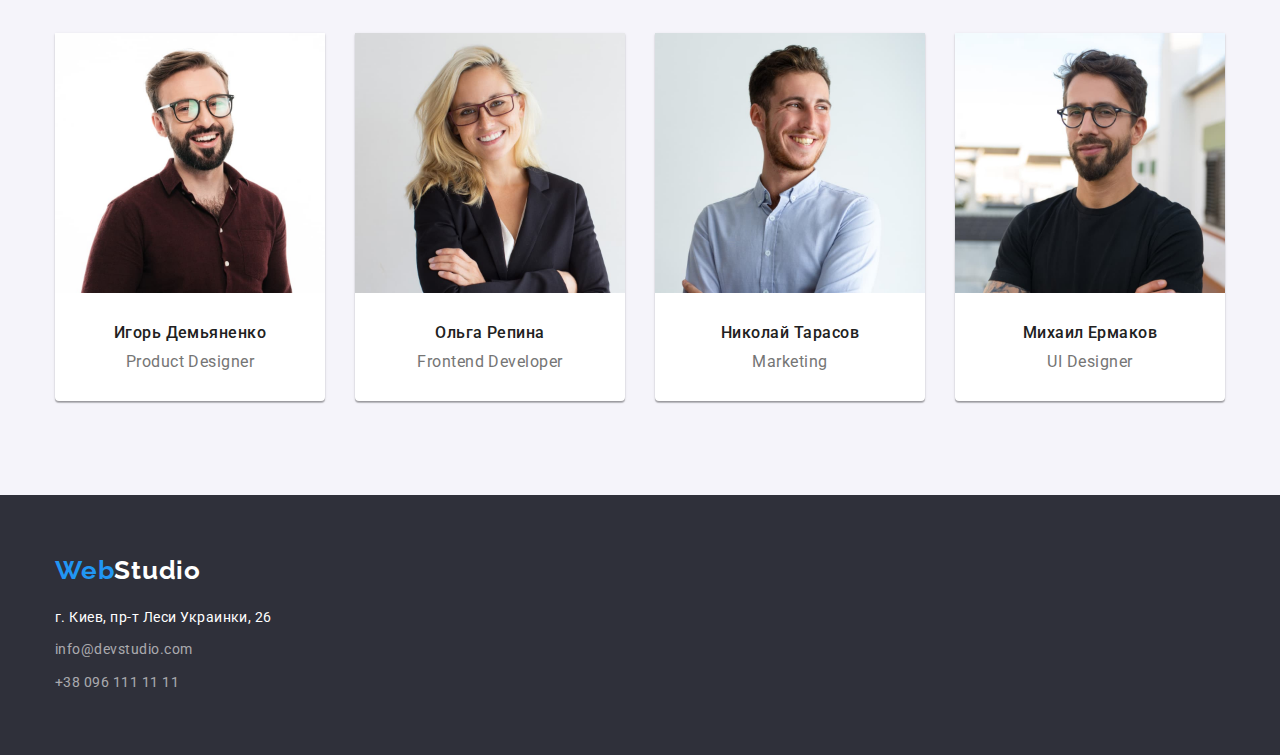
==== commit 77cfe058: "сделал Боковую модель + флэксбокс" ====
--- a/index.html
+++ b/index.html
@@ -87,26 +87,35 @@
 
 <!--Команда-->
 <section class="our-team section">
-    <div class="container">
+<div class="container">
     <h2 class="section-title">Наша команда</h2>
     <ul class="team-list">
-        <li>
+        <li class="sect-li">
             <img src="./images/img-3.jpg" alt="Игорь" width="270">
+        <div class="pictures">
             <h3 class="name">Игорь Демьяненко</h3>
             <p class="job-title">Product Designer</p>
+        </div>
         </li>
-        <li> <img src="./images/img-2.jpg" alt="Ольга" width="270">
+        <li class="sect-li"> <img src="./images/img-2.jpg" alt="Ольга" width="270">
+            <div class="pictures">
             <h3 class="name">Ольга Репина</h3>
             <p class="job-title">Frontend Developer</p>
+            </div>
         </li>
-        <li>
+        <li class="sect-li">
             <img src="./images/img-1.jpg" alt="Николай" width="270">
+            <div class="pictures">
             <h3 class="name">Николай Тарасов</h3>
             <p class="job-title">Marketing</p>
+            </div>
         </li>
-        <li> <img src="./images/img.jpg" alt="Михаил" width="270">
+        <li class="sect-li"> 
+            <img src="./images/img.jpg" alt="Михаил" width="270">
+        <div class="pictures">
         <h3 class="name">Михаил Ермаков</h3>
         <p class="job-title">UI Designer</p>
+        </div>
     </li>
     </ul>
     </div>
--- a/css/styles.css
+++ b/css/styles.css
@@ -198,8 +198,15 @@
     font-size: 36px;
     line-height: 1.17;
     text-align: center;
+    
     margin-bottom: 50px;
 }
+
+.work-list{
+    display: flex;
+    justify-content: space-between;
+}
+
 
 .work-list img{display: block;}
 
@@ -208,10 +215,9 @@
 
  .our-team{
      background-color: var(--bgcolorquaternary);
-     padding-top: 0px;
-
-
- }
+    }
+
+
  .team-list .job-title{color: var(--colorTertiary);
         font-size: 16px;
         line-height: 1.19;
@@ -221,6 +227,10 @@
      background-color: var(--bgColorPrimary);
  }
 
+ .team-list{display: flex;
+ justify-content: space-between;
+}
+
  .name{ 
      font-weight: 500;
     font-size: 16px;
@@ -228,6 +238,17 @@
     text-align: center;
     margin-bottom: 10px;
 }
+
+.pictures{
+    padding-top: 30px;
+    padding-bottom: 30px;
+}
+
+.sect-li img {display: block ;}
+.sect-li {background: var(--bgColorPrimary);
+    box-shadow: 0px 1px 3px rgba(0, 0, 0, 0.12), 0px 1px 1px rgba(0, 0, 0, 0.14), 0px 2px 1px rgba(0, 0, 0, 0.2);
+    border-radius: 0px 0px 4px 4px;
+} 
 
 /* Footer */
 
@@ -283,33 +304,73 @@
     text-align: center;
     letter-spacing: 0.03em;
     cursor: pointer;
-}
+
+    padding: 6px 22px;
+    border-radius: 4px;
+    }
+
+.button-list {
+    display: flex;
+    justify-content: center;
+    margin-bottom: 50px;
+}
+
 
 .button-categories:hover,
 .button-categories:focus {
     color:var(--colorHero);
     background-color: var(--btnbgColor);
-    }
+    box-shadow: 0px 3px 1px rgba(0, 0, 0, 0.1), 0px 1px 2px rgba(0, 0, 0, 0.08), 0px 2px 2px rgba(0, 0, 0, 0.12);
+    }
+
+.lists-li:not(:first-child) {
+    margin-left: 8px;
+}
 
     /* < !-- Портфолио Проэктов --> */
-    .button-categories{font-family: inherit;}
+
+
+.button-categories{font-family: inherit;
+color:var(--colorPrimary)
+}
+
+.list-projects{display: flex;
+flex-wrap: wrap;}
+
+.text-picture{padding-top: 20px;
+    padding-bottom: 20px;
+    padding-inline: 24px;
+    border: 1px solid #eeeeee;}
+
+
+.list-projects>li:nth-last-child(-n + 3) {
+    margin-bottom: 0px;}
+
+ .list-projects>li:nth-child(3n + 1) {
+     margin-left: 0px;}
+
+.list-projects img {display: block;}
+
+
     
-    .projects-title{color: var(--colorPrimary);
-        font-weight: 700;
-        font-size: 18px;
-        line-height: 2;
-        letter-spacing: 0.06em;
-        margin-bottom: 4px;
-    }
-
-    .projects-info{ color: var(--colorTertiary);
-        font-weight: 400;
-        font-size: 16px;
-        line-height: 1.88;
-        letter-spacing: 0.03em;
-    }
-
-        .list-projects a {
-            text-decoration: none;
-        }
-                +.projects-title{color: var(--colorPrimary);
+    font-weight: 700;
+    font-size: 18px;
+    line-height: 2;
+    letter-spacing: 0.06em;
+    margin-bottom: 4px; }
+
+.projects-info{ color: var(--colorTertiary);
+    font-weight: 400;
+    font-size: 16px;
+    line-height: 1.88;
+    letter-spacing: 0.03em;
+    }
+
+ .list-projects a {
+    text-decoration: none;}
+
+
+.list-projects>li {
+    margin-bottom: 30px;
+    margin-left: 30px;}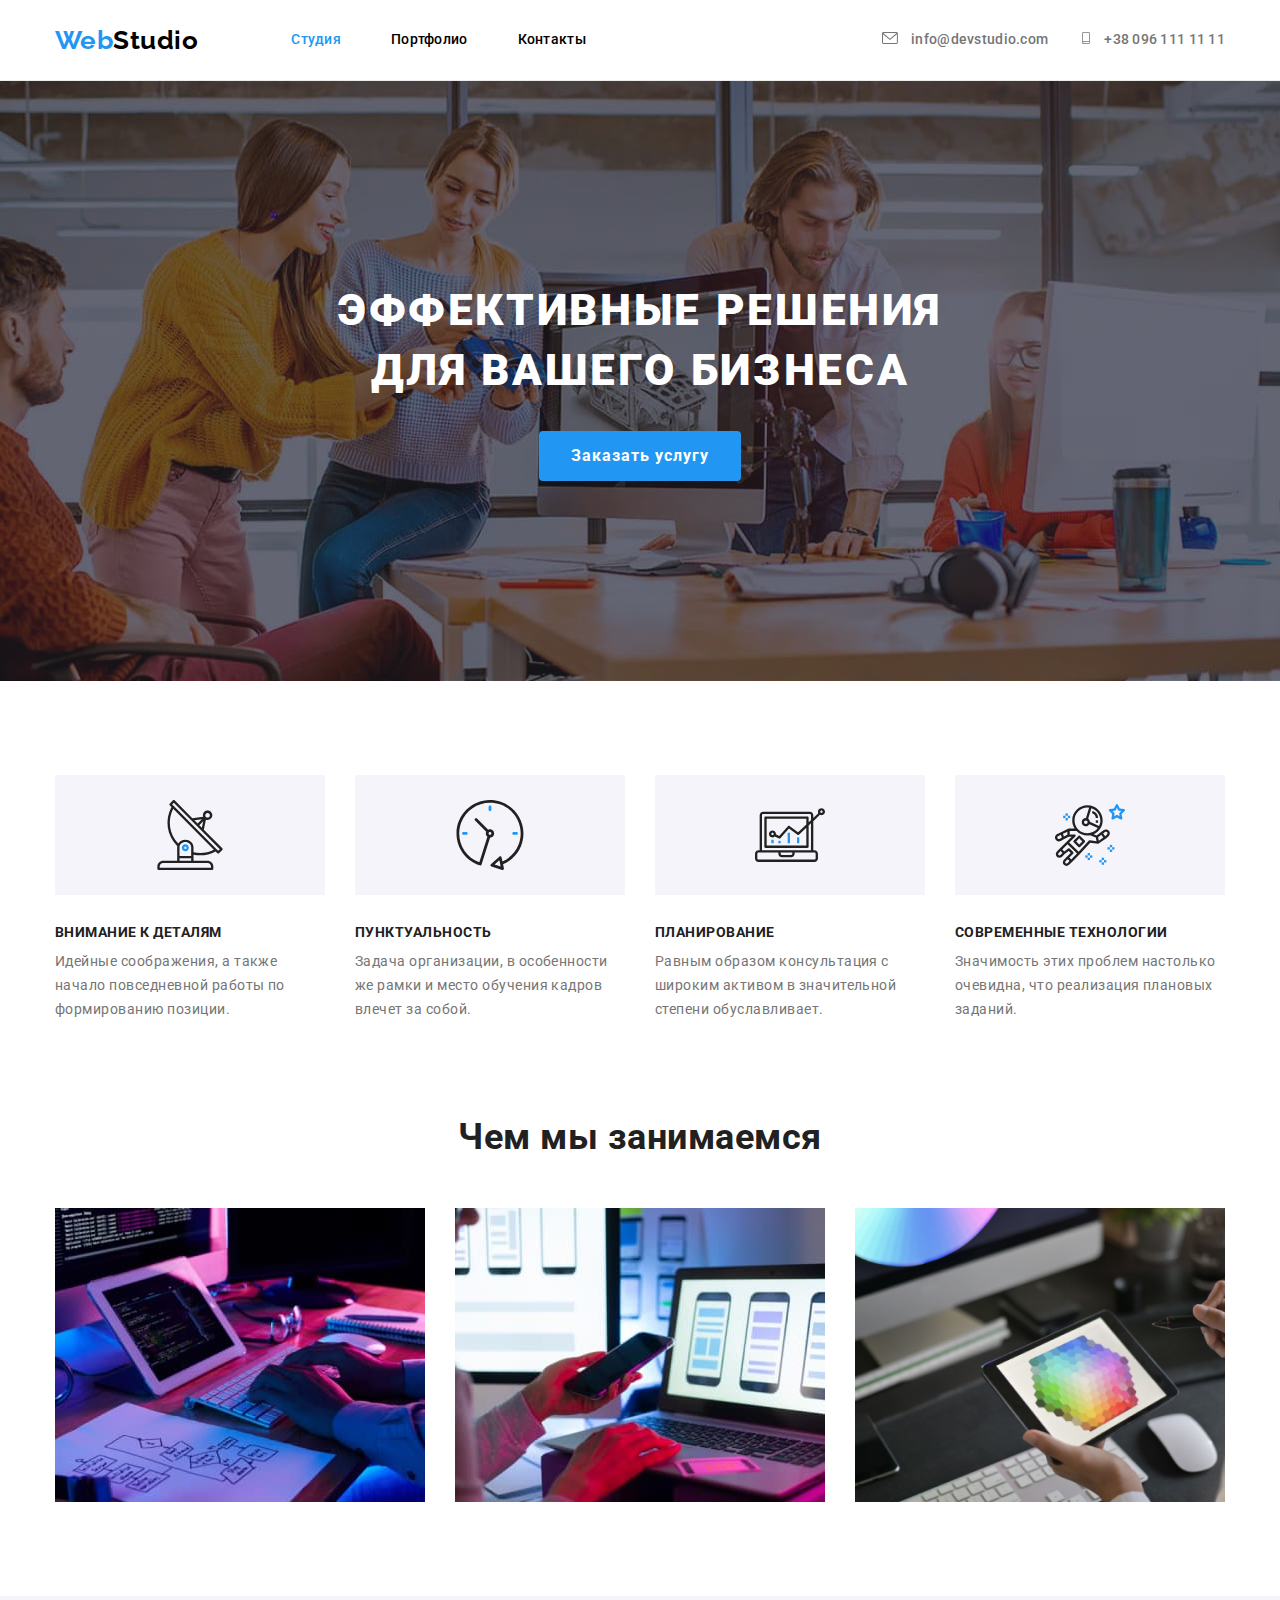
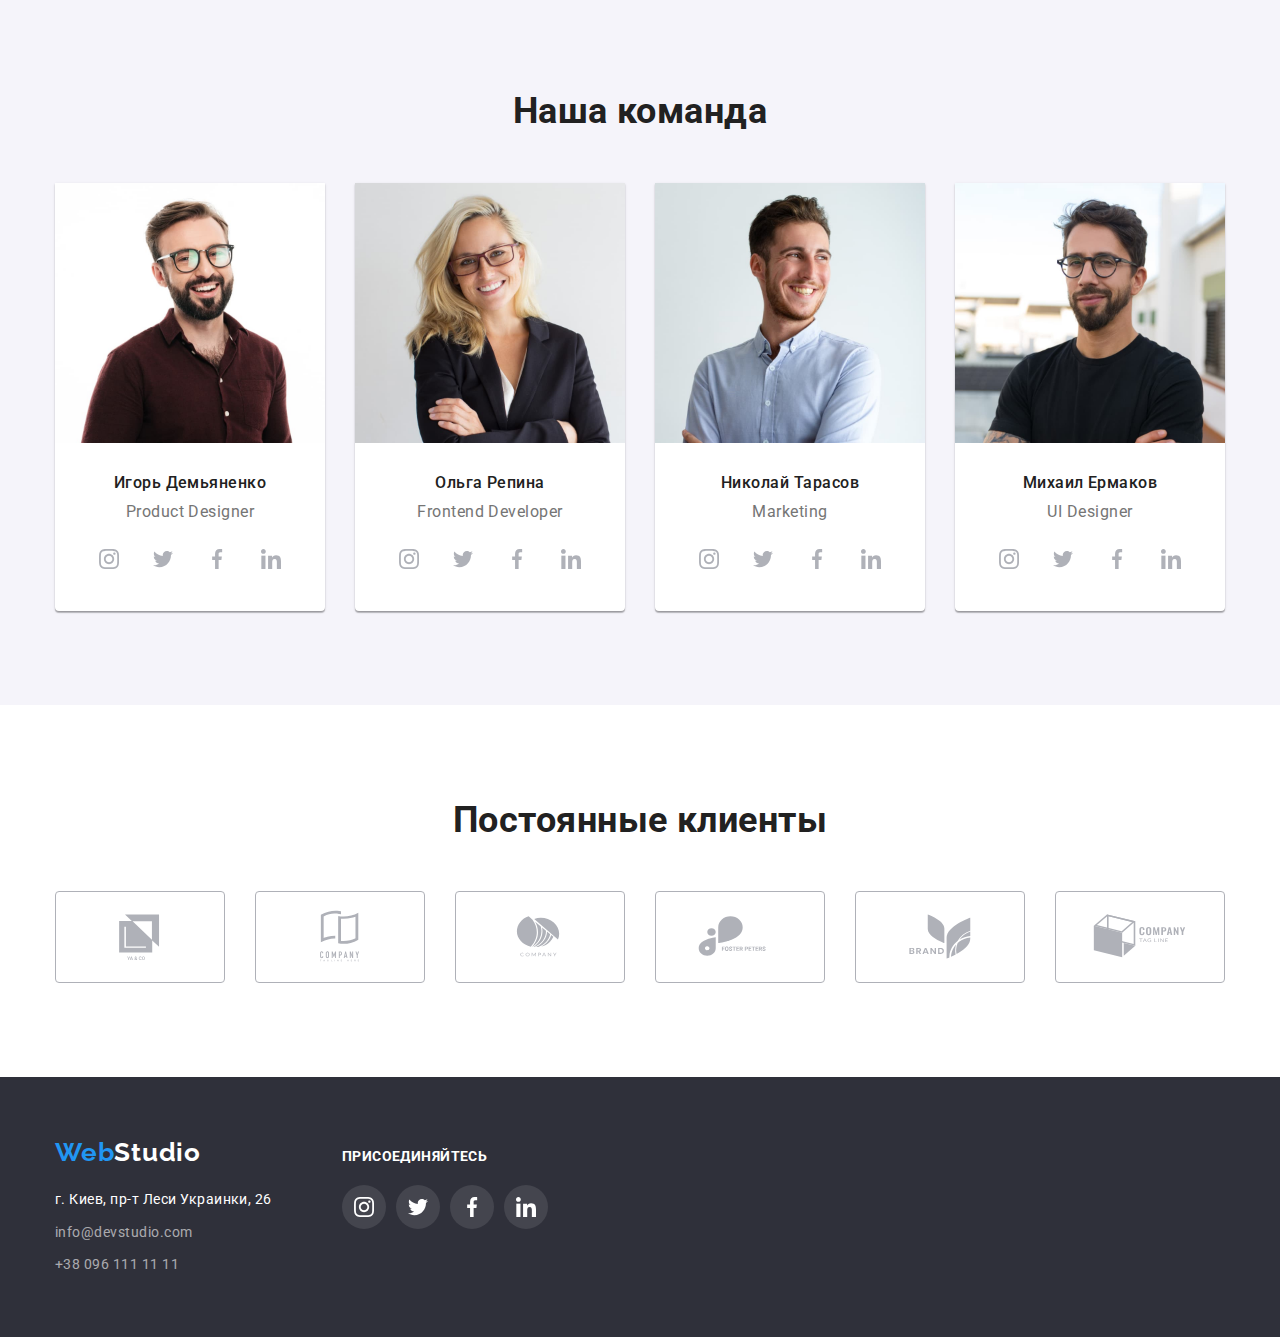
==== commit a2ec27fb: "4 DZ" ====
--- a/index.html
+++ b/index.html
@@ -29,8 +29,12 @@
     </ul>
     </nav>
         <ul class="contact-list">
-        <li> <a href="mailto:info@devstudio.com" class="contacts">info@devstudio.com</a></li>
-        <li> <a href="tel:+380961111111" class="contacts">+38 096 111 11 11</a></li>
+        <li><a href="mailto:info@devstudio.com" class="contacts"><svg class="mail-icon" width="16" height="12">
+            <use href="./images/icons.svg#icon-envelope"></use>
+        </svg> info@devstudio.com </a> </li>
+        <li><a href="tel:+380961111111" class="contacts"><svg class="mail-icon" width="16" height="12">
+            <use href="./images/icons.svg#icon-smartphone"></use>
+        </svg>+38 096 111 11 11</a></li>
         </ul>
         </div>
 </header>
@@ -50,17 +54,17 @@
     <div class="container">
     <h2 class="h2-hide">Особенности</h2> 
     <ul class="feature-list">
-        <li>
+        <li class="list-item icon-antenna">
             <h3 class="title">Внимание к деталям</h3>
             <p class="text">Идейные соображения, а также начало повседневной работы по формированию позиции.</p></li>
-        <li>
+        <li class="list-item icon-clock">
             <h3 class="title">Пунктуальность</h3>
             <p class="text">Задача организации, в особенности же рамки и место обучения кадров влечет за собой.</p></li>
-        <li>
+        <li class="list-item icon-diagram">
             <h3 class="title">Планирование</h3>
             <p class="text">Равным образом консультация с широким активом в значительной степени обуславливает.</p>
             </li>
-        <li>
+        <li class="list-item icon-astronaut">
             <h3 class="title">Современные технологии</h3>
             <p class="text">Значимость этих проблем настолько очевидна, что реализация плановых заданий.</p>
         </li>
@@ -95,12 +99,49 @@
         <div class="pictures">
             <h3 class="name">Игорь Демьяненко</h3>
             <p class="job-title">Product Designer</p>
+           <ul class="team-soc-list">
+            <li class="team-soc-item"><a href="" class="team-soc-link"> <svg class="team-soc-icon" width="20" height="20">
+                <use href="./images/icons.svg#icon-instagram"></use>
+            </svg> </a></li>
+            <li class="team-soc-item"><a href="" class="team-soc-link"> <svg class="team-soc-icon" width="20" height="20">
+                <use href="./images/icons.svg#icon-twitter"></use>
+            </svg> </a></li>
+            <li class="team-soc-item"><a href="" class="team-soc-link"><svg class="team-soc-icon" width="20" height="20">
+                <use href="./images/icons.svg#icon-facebook"></use>
+            </svg></a></li>
+            <li class="team-soc-item"><a href="" class="team-soc-link"><svg class="team-soc-icon" width="20" height="20">
+                <use href="./images/icons.svg#icon-linkedin"></use>
+            </svg></a></li>
+           </ul>
         </div>
         </li>
         <li class="sect-li"> <img src="./images/img-2.jpg" alt="Ольга" width="270">
             <div class="pictures">
             <h3 class="name">Ольга Репина</h3>
             <p class="job-title">Frontend Developer</p>
+            <ul class="team-soc-list">
+                <li class="team-soc-item">
+                    <a href="" class="team-soc-link">
+                        <svg class="team-soc-icon" width="20" height="20"> <use href="./images/icons.svg#icon-instagram"></svg>
+                    </a>
+                </li>
+                <li class="team-soc-item">
+                    <a href="" class="team-soc-link">
+                        <svg class="team-soc-icon" width="20" height="20"> <use href="./images/icons.svg#icon-twitter"></use>
+                        </svg>
+                    </a>
+                </li>
+                <li class="team-soc-item">
+                    <a href="" class="team-soc-link">
+                        <svg class="team-soc-icon" width="20" height="20"> <use href="./images/icons.svg#icon-facebook"></use> </svg>
+                    </a>
+                </li>
+                <li class="team-soc-item">
+                    <a href="" class="team-soc-link">
+                        <svg class="team-soc-icon" width="20" height="20"> <use href="./images/icons.svg#icon-linkedin"></use> </svg>
+                    </a>
+                </li>
+            </ul>
             </div>
         </li>
         <li class="sect-li">
@@ -108,6 +149,36 @@
             <div class="pictures">
             <h3 class="name">Николай Тарасов</h3>
             <p class="job-title">Marketing</p>
+            <ul class="team-soc-list">
+                <li class="team-soc-item">
+                    <a href="" class="team-soc-link">
+                        <svg class="team-soc-icon" width="20" height="20">
+                            <use href="./images/icons.svg#icon-instagram"></use>
+                        </svg>
+                    </a>
+                </li>
+                <li class="team-soc-item">
+                    <a href="" class="team-soc-link">
+                        <svg class="team-soc-icon" width="20" height="20">
+                            <use href="./images/icons.svg#icon-twitter"></use>
+                        </svg>
+                    </a>
+                </li>
+                <li class="team-soc-item">
+                    <a href="" class="team-soc-link">
+                        <svg class="team-soc-icon" width="20" height="20">
+                            <use href="./images/icons.svg#icon-facebook"></use>
+                        </svg>
+                    </a>
+                </li>
+                <li class="team-soc-item">
+                    <a href="" class="team-soc-link">
+                        <svg class="team-soc-icon" width="20" height="20">
+                            <use href="./images/icons.svg#icon-linkedin"></use>
+                        </svg>
+                    </a>
+                </li>
+            </ul>
             </div>
         </li>
         <li class="sect-li"> 
@@ -115,15 +186,74 @@
         <div class="pictures">
         <h3 class="name">Михаил Ермаков</h3>
         <p class="job-title">UI Designer</p>
+        <ul class="team-soc-list">
+            <li class="team-soc-item">
+                <a href="" class="team-soc-link">
+                    <svg class="team-soc-icon" width="20" height="20">
+                        <use href="./images/icons.svg#icon-instagram"></use>
+                    </svg>
+                </a>
+            </li>
+            <li class="team-soc-item">
+                <a href="" class="team-soc-link">
+                    <svg class="team-soc-icon" width="20" height="20">
+                        <use href="./images/icons.svg#icon-twitter"></use>
+                    </svg>
+                </a>
+            </li>
+            <li class="team-soc-item">
+                <a href="" class="team-soc-link">
+                    <svg class="team-soc-icon" width="20" height="20">
+                        <use href="./images/icons.svg#icon-facebook"></use>
+                    </svg>
+                </a>
+            </li>
+            <li class="team-soc-item">
+                <a href="" class="team-soc-link">
+                    <svg class="team-soc-icon" width="20" height="20">
+                        <use href="./images/icons.svg#icon-linkedin"></use>
+                    </svg>
+                </a>
+            </li>
+        </ul>
         </div>
     </li>
     </ul>
     </div>
 </section>
+<!-- Section customers -->
+<section class="section">
+    <div class="container">
+        <h2 class="section-title">Постоянные клиенты</h2>
+        <ul class="regular-customers">
+            <li class="customers-li"> <a href="" class="customers-link"> <svg class="customers-icon" width="106" height=60>
+                <use href="./images/icons.svg#ya-and-co"></use>
+            </svg> </a></li>
+            <li class="customers-li"> <a href="" class="customers-link"> <svg class="customers-icon" width="106" height=60>
+                <use href="./images/icons.svg#company"></use>
+            </svg></a></li>
+            <li class="customers-li"> <a href="" class="customers-link"> <svg class="customers-icon" width="106" height=60>
+                <use href="./images/icons.svg#fosters-peters"></use>
+            </svg></a></li>
+            <li class="customers-li"> <a href="" class="customers-link"> <svg class="customers-icon" width="106" height=60>
+                <use href="./images/icons.svg#brand"></use>
+            </svg></a></li>
+            <li class="customers-li"> <a href="" class="customers-link"> <svg class="customers-icon" width="106" height=60>
+                <use href="./images/icons.svg#tag-line"></use>
+            </svg></a></li>
+            <li class="customers-li"> <a href="" class="customers-link"> <svg class="customers-icon" width="106" height=60>
+                <use href="./images/icons.svg#icon-logo-5"></use>
+            </svg></a></li>
+        </ul>
+    </div>
+
+
+</section>
 </main>
 
 <footer class="footer">
-    <div class="container">
+    <div class="container flex-footer">
+        <div>
     <a href="./index.html" class="logo-footer"> <span class="Web">Web</span>Studio </a>
     <address class="address"><p>г. Киев, пр-т Леси Украинки, 26</p>
        
@@ -133,7 +263,41 @@
       </ul>
     </address>
     </div>
-
+    <div class="join">
+     <p>присоединяйтесь</p>
+     <ul class="join-ul">
+        <li class="join-li">
+            <a href="" class="join-link">
+                <svg class="join-icon" width="20" height="20">
+                    <use href="./images/icons.svg#icon-instagram"></use>
+                </svg>
+            </a>
+        </li>
+        <li class="join-li">
+            <a href="" class="join-link">
+                <svg class="join-icon" width="20" height="20">
+                    <use href="./images/icons.svg#icon-twitter"></use>
+                </svg>
+            </a>
+        </li>
+        <li class="join-li">
+            <a href="" class="join-link">
+                <svg class="join-icon" width="20" height="20">
+                    <use href="./images/icons.svg#icon-facebook"></use>
+                </svg>
+            </a>
+        </li>
+        <li class="join-li">
+            <a href="" class="join-link">
+                <svg class="join-icon" width="20" height="20">
+                    <use href="./images/icons.svg#icon-linkedin"></use>
+                </svg>
+            </a>
+        </li>
+     </ul>
+
+    </div>
+</div>
     </footer>
     
 </body>
--- a/css/styles.css
+++ b/css/styles.css
@@ -92,6 +92,8 @@
             color: var(--colorSecondary);
         }
 
+
+
         /* Контактные адреса */
 
 .contact-list{
@@ -103,19 +105,31 @@
 .contacts {color: var(--colorTertiary);
     text-decoration: none;
 }
-.contact-list>li:not(:first-child) {margin-left: 50px;}
+.contact-list>li:not(:first-child) {margin-left: 30px;}
 
 .contacts:hover,
 .contacts:focus {color:var(--colorSecondary) 
 } 
 
+.mail-icon{margin-right: 10px;
+    fill: currentColor;
+    }
+
+
+
 /* Контент */
 
 .first {background-color: var(--bgColorSecondary);
-    padding-top: 200px;
+    padding: 200px 0px;
     text-align: center;
     margin: auto auto;
-
+    background-image:linear-gradient(rgba(47, 48, 58, 0.4), 
+    rgba(47, 48, 58, 0.4)), url(../images/hero.jpg);
+    background-size:cover;
+    background-repeat: no-repeat;
+    background-position: center;
+    max-width: 1600px;
+    
 }
 .h1-first {color: var(--colorHero);
         font-weight: 900;
@@ -138,14 +152,13 @@
     text-align: center;
     letter-spacing: 0.06em;
     cursor: pointer;
-    margin-bottom: 200px;
+
+    
 
     min-width: 200px;
     padding: 10px 32px;
-
     border-radius: 4px;
-
-    }
+}
         
 
 .button-first:hover,
@@ -188,6 +201,23 @@
     text-transform: uppercase;
     margin-bottom: 10px;}
 
+.list-item::before{content: "";
+/* outline: 1px solid red; */
+background-color: var(--bgcolorquaternary);
+display: block;
+height: 120px;
+background-image: url(../images/antenna.svg);
+background-repeat: no-repeat;
+background-position: center;
+margin-bottom: 30px;
+padding: 25px 100px;
+}
+.icon-antenna::before{background-image: url(../images/antenna.svg);}
+.icon-clock::before{background-image: url(../images/clock.svg);}
+.icon-diagram::before{background-image: url(../images/diagram.svg);}
+.icon-astronaut::before{background-image: url(../images/astronaut.svg);}
+
+
 /* < !--Чем занимаемся--> */
 
 .work {
@@ -228,8 +258,12 @@
  }
 
  .team-list{display: flex;
- justify-content: space-between;
-}
+ /* justify-content: space-between; */
+ }
+ .team-list>li:not(:first-child) {
+     margin-left: 30px;
+ }
+ 
 
  .name{ 
      font-weight: 500;
@@ -249,6 +283,65 @@
     box-shadow: 0px 1px 3px rgba(0, 0, 0, 0.12), 0px 1px 1px rgba(0, 0, 0, 0.14), 0px 2px 1px rgba(0, 0, 0, 0.2);
     border-radius: 0px 0px 4px 4px;
 } 
+
+.team-soc-list {
+    display: flex;
+    justify-content: center
+}
+.job-title{margin-bottom: 16px;}
+
+.team-soc-item:not(:first-child){margin-left: 10px;}
+
+.team-soc-link {
+    width: 44px;
+    height: 44px;
+    border-radius: 50%;
+    display: flex;
+    align-items: center;
+    justify-content: center;
+    
+}
+.team-soc-icon{fill:#AFB1B8}
+
+.team-soc-link:hover,
+.team-soc-link:focus{background-color: var(--colorSecondary);
+border-color:var(--colorSecondary);}
+
+.team-soc-link:hover .team-soc-icon{fill: var(--bgcolorquaternary);}
+
+/* < !-- Section customers --> */
+
+
+.regular-customers{
+display: flex;
+align-items: center;
+justify-content: center;
+}
+
+.customers-link{
+    width: 170px;
+    height: 92px;
+    display: flex;
+    align-items: center;
+    justify-content: center;
+    border: 1px solid #AFB1B8;
+    border-radius: 4px;
+    padding: 16px 32px;}
+
+
+.customers-li:not(:first-child) {margin-left: 30px;}
+
+.customers-icon{fill:#AFB1B8}
+
+.customers-link:hover,
+.customers-link:focus{
+    border-color: var(--btnbgColor);
+}
+/* background-color: var(--bgColorPrimary); */
+
+.customers-link:hover .customers-icon{fill:var(--colorSecondary)}
+
+
 
 /* Footer */
 
@@ -283,13 +376,67 @@
     line-height: 1.71;
 }
 
-.address >p {margin-bottom:9px}
+.address >p {margin-bottom:9px;
+ }
 
 .ul-list>li:not(:last-child) {
     margin-bottom: 9px;}
 
-    
-
+.flex-footer{display: flex;
+align-items: baseline;}
+
+/* .flex-footer div {
+    width: 231px;} */
+
+.join{margin-left: 70px;
+    }
+
+
+.join>p{font-family: 'Roboto';
+    font-style: normal;
+    font-weight: 700;
+    font-size: 14px;
+    line-height: 1.14;
+    letter-spacing: 0.03em;
+    text-transform: uppercase;
+    margin-bottom: 20px;
+}
+
+.join-link{
+    width: 44px;
+    height: 44px;
+    border-radius: 50%;
+    background-color: rgba(255, 255, 255, 0.1);
+    display: flex;
+    align-items: center;
+    justify-items: center;
+    padding: 12px;
+}
+
+        
+.join-ul{
+    display: flex;
+    align-items: center;
+    justify-content: center;
+    }
+
+.join-li:not(:first-child) {
+    margin-left: 10px;
+}
+
+.join-icon{
+    display: flex;
+    align-items: center;
+    justify-content: center;
+    }
+
+.join-icon{fill:var(--bgColorPrimary);}
+
+.join-li:hover,
+.join-li:focus{background: var(--btnbgColor);
+border-radius: 50%;}
+
+/* .join-li:hover .join-icon{background-color: #2196F3;} */
 
 
 /* Портфолио */
@@ -335,21 +482,25 @@
 }
 
 .list-projects{display: flex;
-flex-wrap: wrap;}
-
-.text-picture{padding-top: 20px;
-    padding-bottom: 20px;
+flex-wrap: wrap;
+}
+
+/* .text-picture{padding-top: 20px; */
+.text-picture {padding: 20px 24px;
     padding-inline: 24px;
-    border: 1px solid #eeeeee;}
+    border: 1px solid #eeeeee;
+}
 
 
 .list-projects>li:nth-last-child(-n + 3) {
-    margin-bottom: 0px;}
+    margin-bottom: 0px;
+}
 
  .list-projects>li:nth-child(3n + 1) {
      margin-left: 0px;}
 
-.list-projects img {display: block;}
+.list-projects img {display: block;
+ }
 
 
     
@@ -358,7 +509,8 @@
     font-size: 18px;
     line-height: 2;
     letter-spacing: 0.06em;
-    margin-bottom: 4px; }
+    margin-bottom: 4px; 
+}
 
 .projects-info{ color: var(--colorTertiary);
     font-weight: 400;
@@ -373,4 +525,8 @@
 
 .list-projects>li {
     margin-bottom: 30px;
-    margin-left: 30px;}+    margin-left: 30px;}
+
+.list-projects>li >a:hover
+.list-projects>li>a:focus{border: 1px solid #EEEEEE;
+    box-shadow: 0px 1px 1px rgba(0, 0, 0, 0.12), 0px 4px 4px rgba(0, 0, 0, 0.06), 1px 4px 6px rgba(0, 0, 0, 0.16);}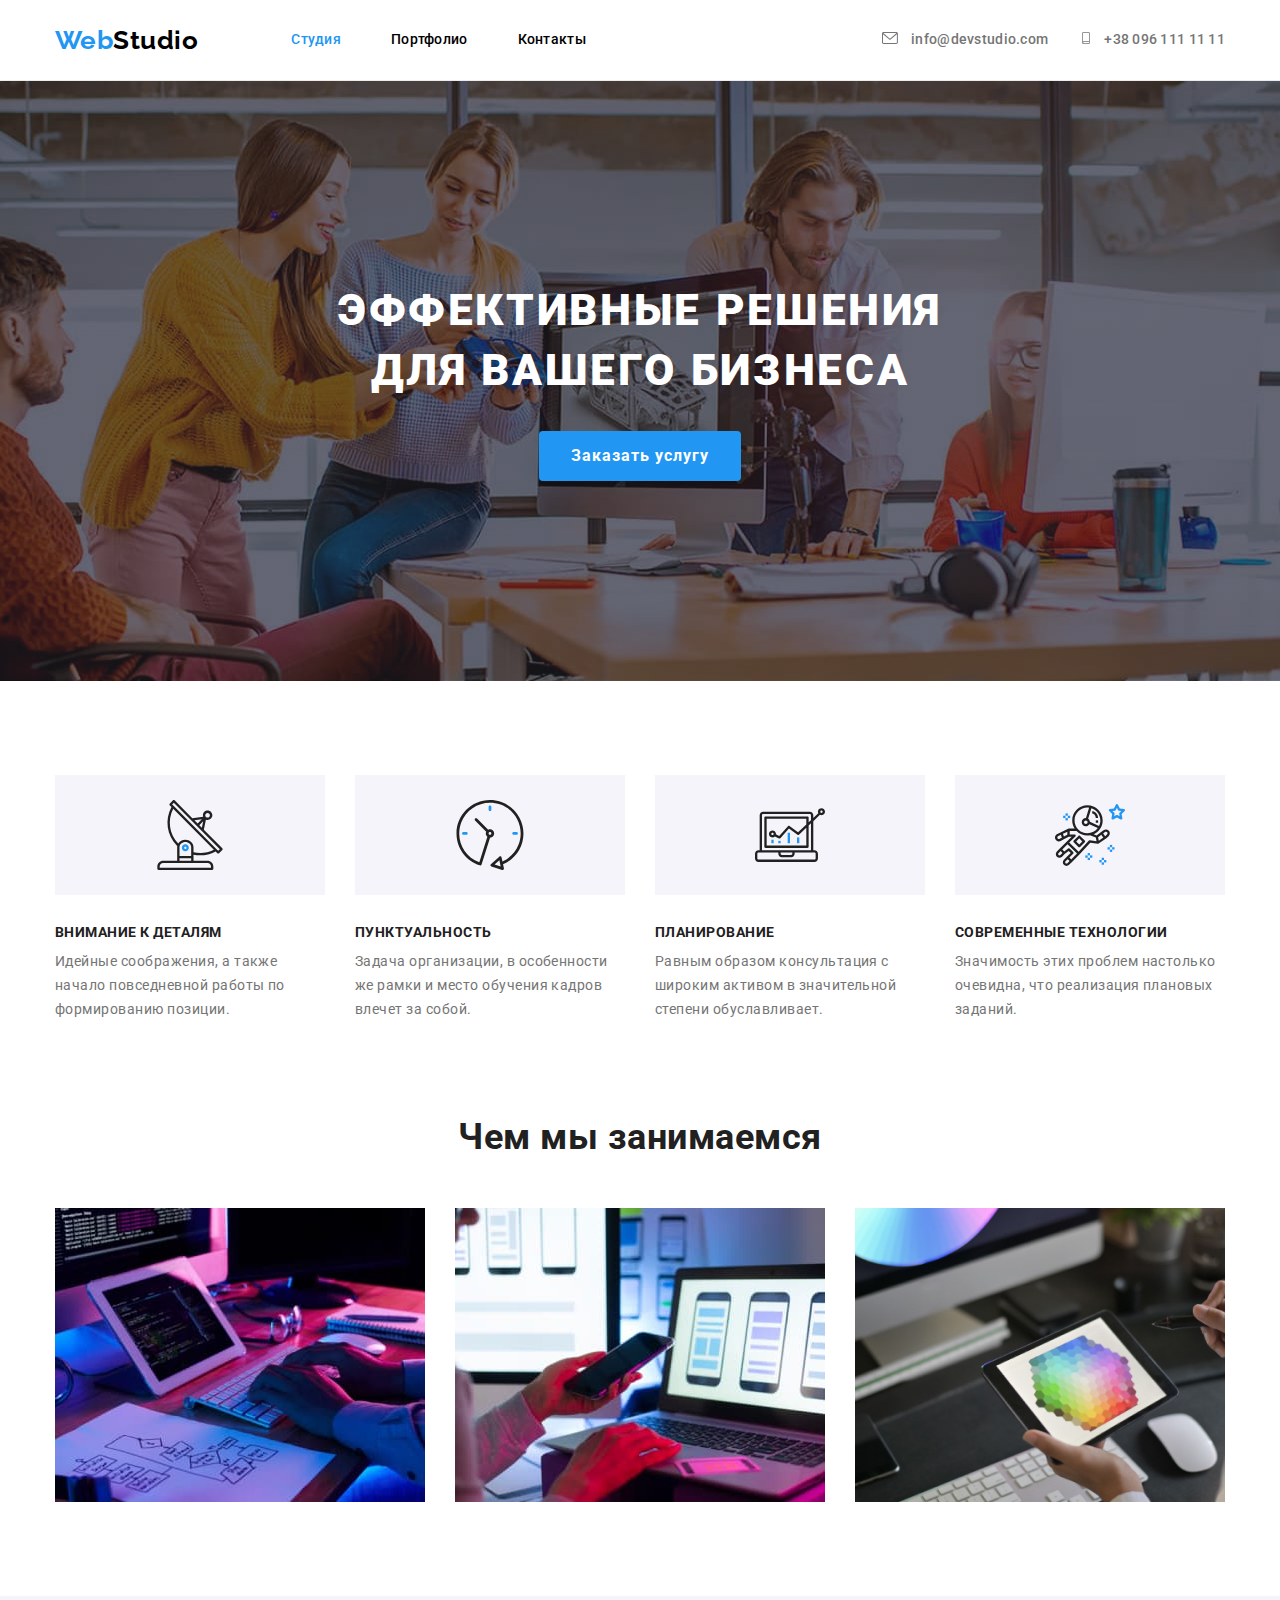
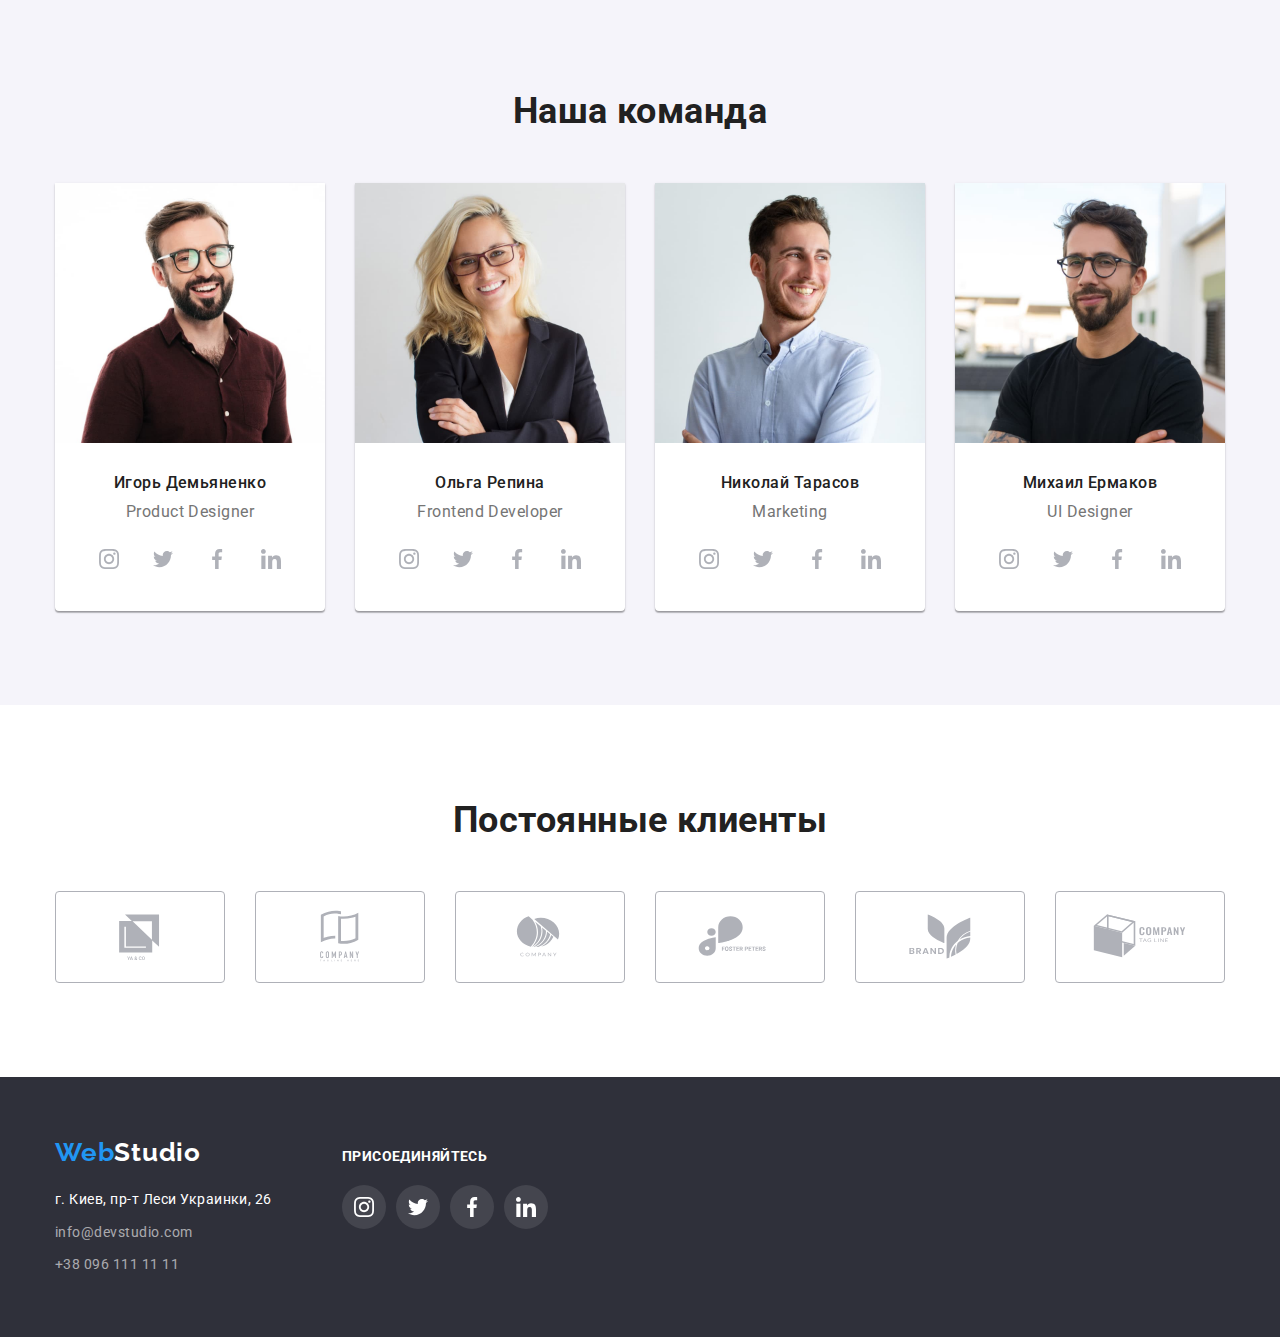
==== commit 0c7b2d4d: "add mpdal js" ====
--- a/index.html
+++ b/index.html
@@ -299,7 +299,7 @@
     </div>
 </div>
     </footer>
-    
+
 </body>
 
 </html>--- a/css/styles.css
+++ b/css/styles.css
@@ -14,6 +14,8 @@
     --btncolorPrimary:#FFFFFF;
     --btnbgColor:#2196F3;
     --btnbgColorHov: #188CE8;
+
+    
 }
 
 body {
@@ -22,6 +24,8 @@
     background-color:var(--bgColorPrimary);
     letter-spacing: 0.03em;
 }
+
+
 
 h1,
 h2,
@@ -81,7 +85,7 @@
         text-decoration: none;
         display: block;
         padding: 32px 0;
-    }
+}
         
 .list a:hover,
 .list a:focus {
@@ -104,11 +108,13 @@
 
 .contacts {color: var(--colorTertiary);
     text-decoration: none;
-}
+ }
+
 .contact-list>li:not(:first-child) {margin-left: 30px;}
 
 .contacts:hover,
-.contacts:focus {color:var(--colorSecondary) 
+.contacts:focus {color:var(--colorSecondary);
+
 } 
 
 .mail-icon{margin-right: 10px;
@@ -152,8 +158,10 @@
     text-align: center;
     letter-spacing: 0.06em;
     cursor: pointer;
-
-    
+    justify-content: center;
+
+    box-shadow: 0px 4px 4px rgba(0, 0, 0, 0.15);
+
 
     min-width: 200px;
     padding: 10px 32px;
